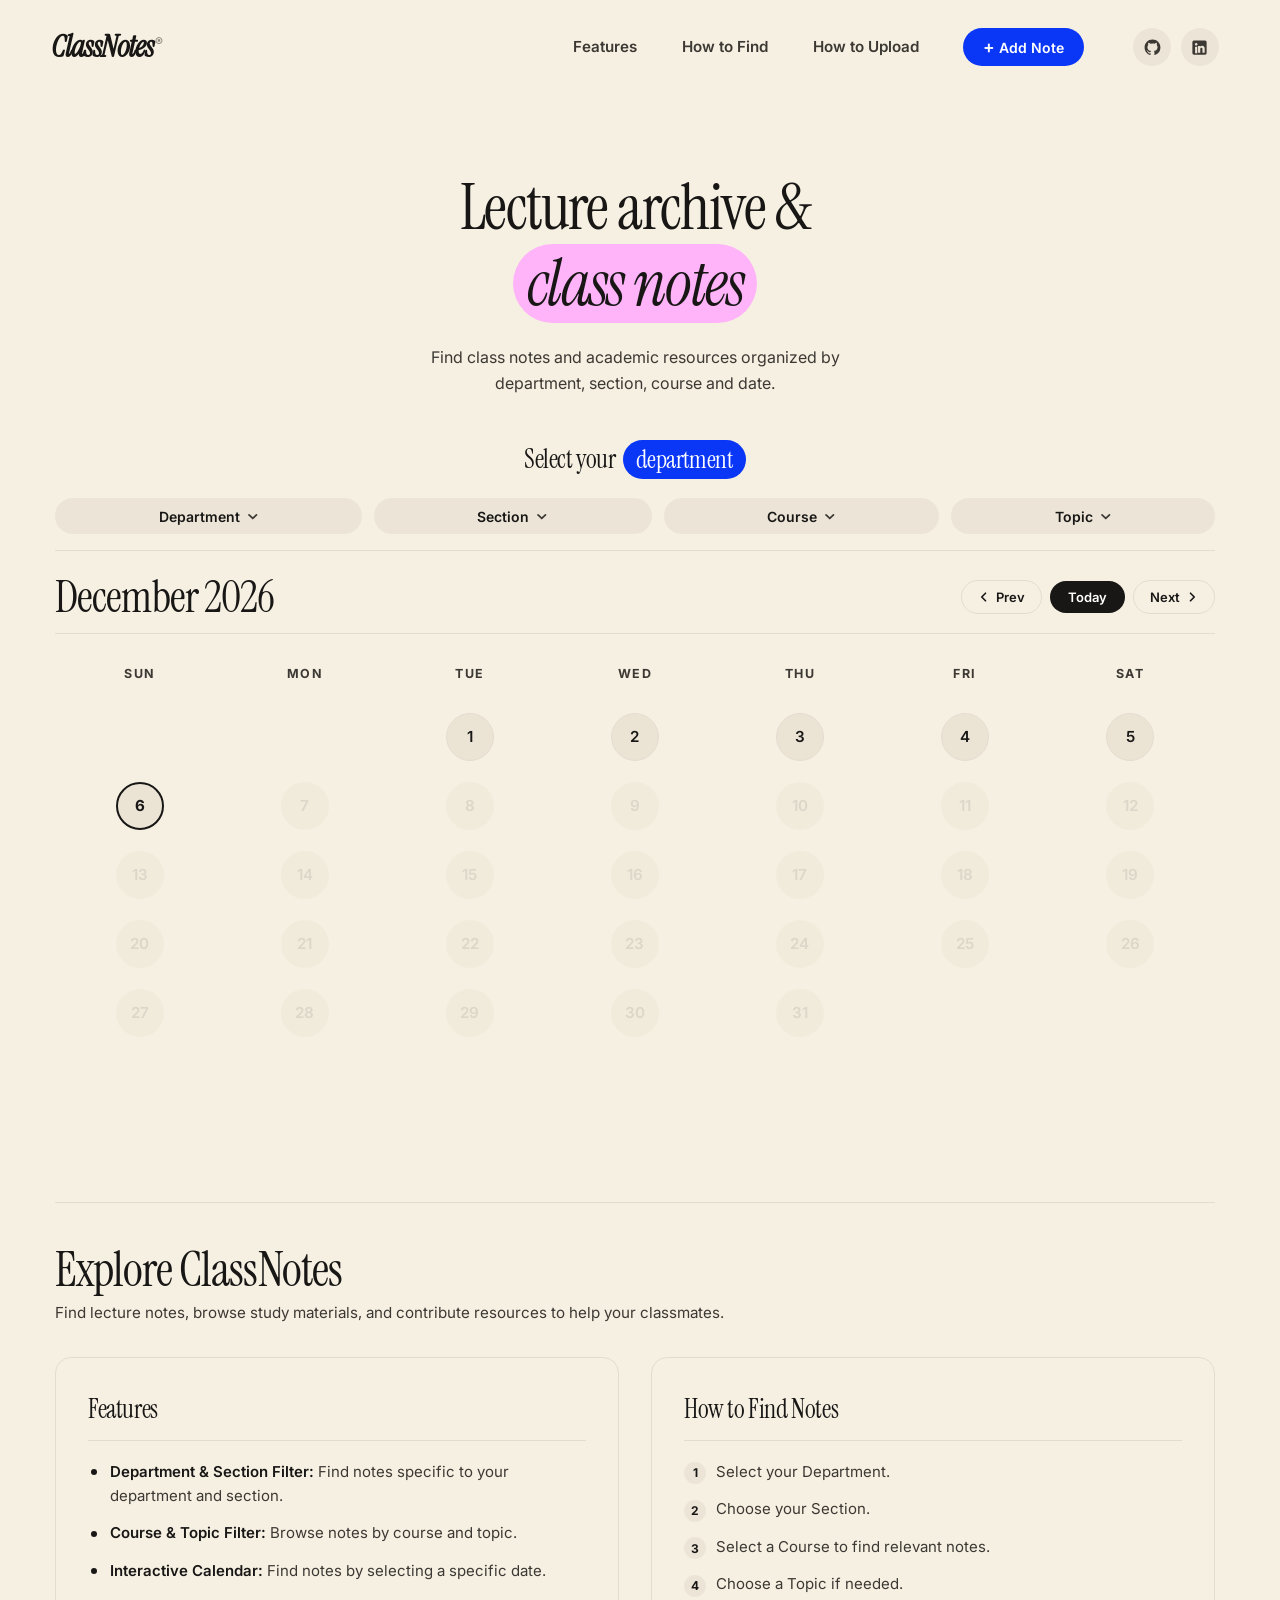
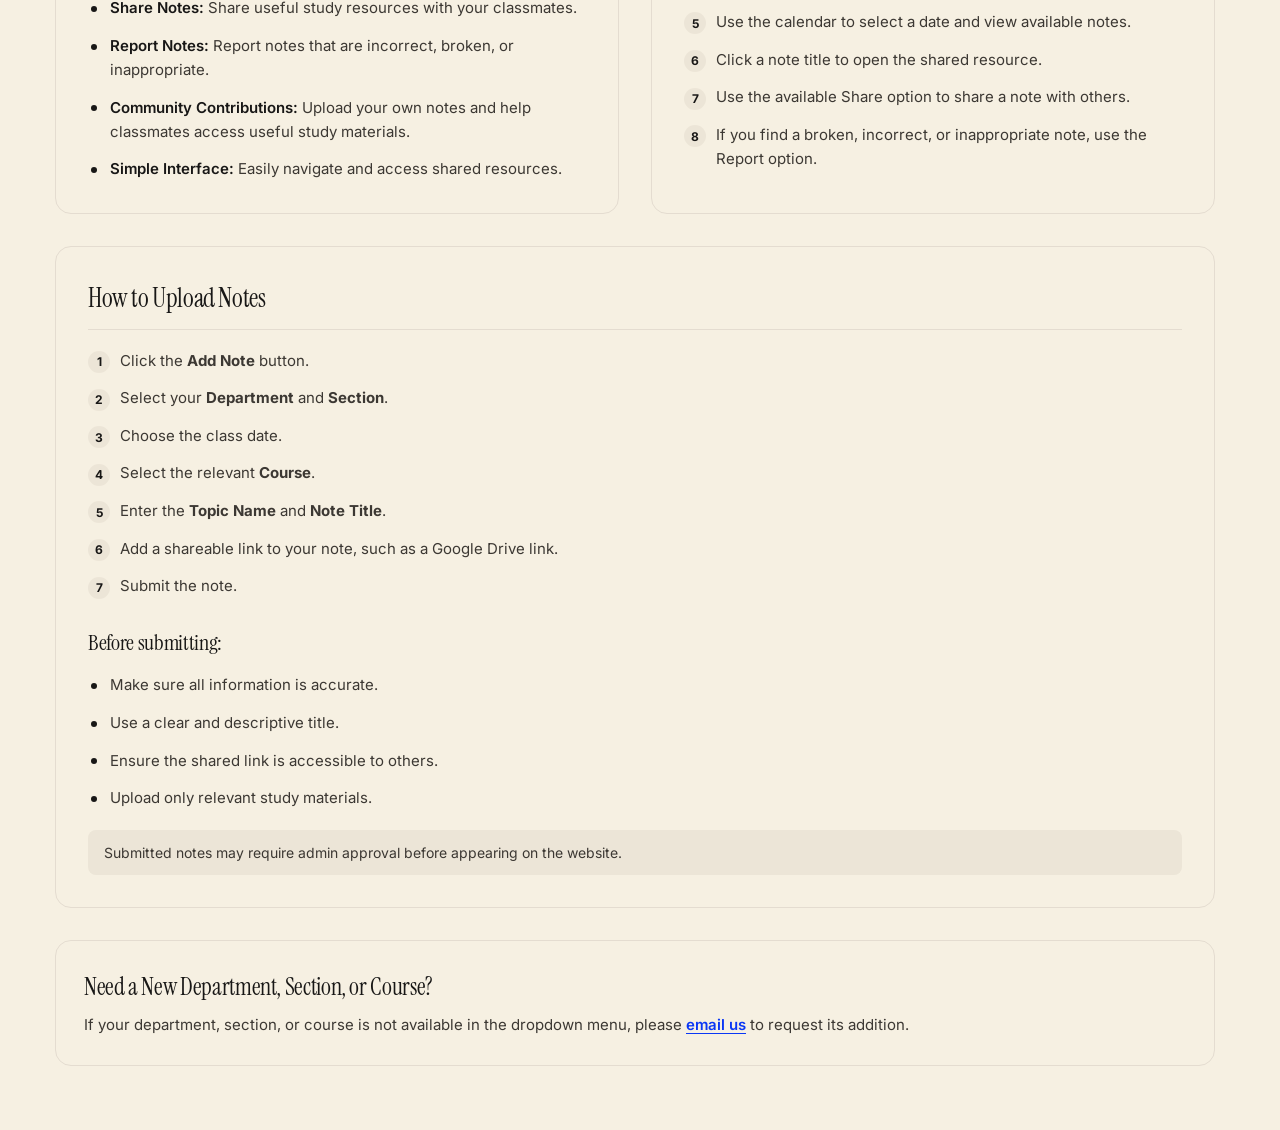
==== index.html @ 2077f8da "Test" ====
<!DOCTYPE html>
<html lang="en">
<head>
  <meta charset="UTF-8">
  <meta name="viewport" content="width=device-width, initial-scale=1.0">
  <title>ClassNotes — Organized Lecture Notes</title>
  <meta name="description" content="Find class notes and academic resources organized by department, section, course and date.">
  <link rel="preconnect" href="https://fonts.googleapis.com">
  <link rel="preconnect" href="https://fonts.gstatic.com" crossorigin>
  <link href="https://fonts.googleapis.com/css2?family=Instrument+Serif:ital@0;1&family=Inter:wght@400;500;600;700&display=swap" rel="stylesheet">
  <link rel="stylesheet" href="style.css">
</head>
<body>
  <!-- Preloader -->
  <div class="preloader" id="preloader" aria-hidden="true">
    <div class="preloader-brand">
      <span class="preloader-char" style="--char-index: 0">C</span>
      <span class="preloader-char" style="--char-index: 1">l</span>
      <span class="preloader-char" style="--char-index: 2">a</span>
      <span class="preloader-char" style="--char-index: 3">s</span>
      <span class="preloader-char" style="--char-index: 4">s</span>
      <span class="preloader-char" style="--char-index: 5">N</span>
      <span class="preloader-char" style="--char-index: 6">o</span>
      <span class="preloader-char" style="--char-index: 7">t</span>
      <span class="preloader-char" style="--char-index: 8">e</span>
      <span class="preloader-char" style="--char-index: 9">s</span>
    </div>
  </div>

  <!-- Header -->
  <header class="site-header">
    <h1 class="brand-mark">ClassNotes<sup>®</sup></h1>

    <button type="button" class="header-menu-toggle" id="mobile-menu-toggle" aria-expanded="false" aria-controls="header-nav">Menu</button>

    <nav class="header-nav" id="header-nav">
      <a href="#features" class="nav-link">Features</a>
      <a href="#how-to-find" class="nav-link">How to Find</a>
      <a href="#how-to-upload" class="nav-link">How to Upload</a>
      <button type="button" class="btn btn--primary" id="trigger-add-note"><span class="btn-plus">+</span>Add Note</button>

      <div class="nav-social-links">
        <a href="https://github.com/shakibuzzaman52" target="_blank" rel="noopener noreferrer" class="social-icon-btn" aria-label="GitHub Profile" title="GitHub">
          <svg width="19" height="19" viewBox="0 0 24 24" fill="currentColor">
            <path fill-rule="evenodd" clip-rule="evenodd" d="M12 2C6.477 2 2 6.484 2 12.017c0 4.425 2.865 8.18 6.839 9.504.5.092.682-.217.682-.483 0-.237-.008-.868-.013-1.703-2.782.605-3.369-1.343-3.369-1.343-.454-1.158-1.11-1.466-1.11-1.466-.908-.62.069-.608.069-.608 1.003.07 1.53 1.032 1.53 1.032.892 1.53 2.341 1.088 2.91.832.092-.647.35-1.088.636-1.338-2.22-.253-4.555-1.113-4.555-4.951 0-1.093.39-1.988 1.029-2.688-.103-.253-.446-1.272.098-2.65 0 0 .84-.27 2.75 1.026A9.564 9.564 0 0112 6.844c.85.004 1.705.115 2.504.337 1.909-1.296 2.747-1.027 2.747-1.027.546 1.379.202 2.398.1 2.651.64.7 1.028 1.595 1.028 2.688 0 3.848-2.339 4.695-4.566 4.943.359.309.678.92.678 1.855 0 1.338-.012 2.419-.012 2.747 0 .268.18.58.688.482A10.019 10.019 0 0022 12.017C22 6.484 17.522 2 12 2z"/>
          </svg>
        </a>
        <a href="https://linkedin.com/in/shakibuzzaman52" target="_blank" rel="noopener noreferrer" class="social-icon-btn" aria-label="LinkedIn Profile" title="LinkedIn">
          <svg width="19" height="19" viewBox="0 0 24 24" fill="currentColor">
            <path d="M19 3a2 2 0 0 1 2 2v14a2 2 0 0 1-2 2H5a2 2 0 0 1-2-2V5a2 2 0 0 1 2-2h14m-.5 15.5v-5.3a3.26 3.26 0 0 0-3.26-3.26c-.85 0-1.84.52-2.28 1.3v-1.11h-2.79v8.37h2.79v-4.93c0-.77.62-1.4 1.39-1.4a1.4 1.4 0 0 1 1.4 1.4v4.93h2.75M6.46 10.9v8.37H9.2V10.9H6.46M7.83 6.25c-.9 0-1.63.73-1.63 1.63s.73 1.63 1.63 1.63 1.63-.73 1.63-1.63c0-.9-.73-1.63-1.63-1.63z"/>
          </svg>
        </a>
      </div>
    </nav>
  </header>

  <div class="shell">
    <!-- Hero Section -->
    <section class="hero">
      <h2 class="hero-title">Lecture archive &amp;<br><span class="badge">class notes</span></h2>
      <p class="hero-desc">Find class notes and academic resources organized by department, section, course and date.</p>

      <div class="selection-banner-wrapper">
        <div id="selection-banner" class="selection-banner"></div>
      </div>
    </section>

    <!-- Filters Navigation -->
    <nav class="nav-filters" id="main-nav-filters" aria-label="Class and Lecture Filters">
      <div class="nav-filter-item" data-filter="dept">
        <button type="button" class="nav-filter-trigger" id="dept-trigger" aria-haspopup="listbox" aria-expanded="false">
          <span class="nav-filter-text" id="dept-label">Department</span>
          <svg class="nav-filter-arrow" width="11.5" height="7" viewBox="0 0 12 8" fill="none" aria-hidden="true">
            <path d="M1.75 2.25L6 6.25L10.25 2.25" stroke="currentColor" stroke-width="2.0" stroke-linecap="round" stroke-linejoin="round"/>
          </svg>
        </button>
        <div class="nav-filter-menu" id="dept-menu" hidden role="listbox"></div>
      </div>

      <div class="nav-filter-item" data-filter="sec">
        <button type="button" class="nav-filter-trigger" id="sec-trigger" aria-haspopup="listbox" aria-expanded="false">
          <span class="nav-filter-text" id="sec-label">Section</span>
          <svg class="nav-filter-arrow" width="11.5" height="7" viewBox="0 0 12 8" fill="none" aria-hidden="true">
            <path d="M1.75 2.25L6 6.25L10.25 2.25" stroke="currentColor" stroke-width="2.0" stroke-linecap="round" stroke-linejoin="round"/>
          </svg>
        </button>
        <div class="nav-filter-menu" id="sec-menu" hidden role="listbox"></div>
      </div>

      <div class="nav-filter-item" data-filter="course">
        <button type="button" class="nav-filter-trigger" id="course-trigger" aria-haspopup="listbox" aria-expanded="false">
          <span class="nav-filter-text" id="course-label">Course</span>
          <svg class="nav-filter-arrow" width="11.5" height="7" viewBox="0 0 12 8" fill="none" aria-hidden="true">
            <path d="M1.75 2.25L6 6.25L10.25 2.25" stroke="currentColor" stroke-width="2.0" stroke-linecap="round" stroke-linejoin="round"/>
          </svg>
        </button>
        <div class="nav-filter-menu" id="course-menu" hidden role="listbox"></div>
      </div>

      <div class="nav-filter-item" data-filter="topic">
        <button type="button" class="nav-filter-trigger" id="topic-trigger" aria-haspopup="listbox" aria-expanded="false">
          <span class="nav-filter-text" id="topic-label">Topic</span>
          <svg class="nav-filter-arrow" width="11.5" height="7" viewBox="0 0 12 8" fill="none" aria-hidden="true">
            <path d="M1.75 2.25L6 6.25L10.25 2.25" stroke="currentColor" stroke-width="2.0" stroke-linecap="round" stroke-linejoin="round"/>
          </svg>
        </button>
        <div class="nav-filter-menu" id="topic-menu" hidden role="listbox"></div>
      </div>
    </nav>

    <!-- Main Content -->
    <main class="content-area">
      <!-- Calendar View -->
      <section id="calendar-view">
        <div class="calendar-nav">
          <h2 class="calendar-nav-title" id="calendar-header-title"></h2>
          <div class="calendar-nav-actions">
            <button type="button" class="btn btn--subtle" id="cal-prev" aria-label="Previous Month">
              <svg width="12" height="12" viewBox="0 0 16 16" fill="none" stroke="currentColor" stroke-width="2.2" stroke-linecap="round" stroke-linejoin="round">
                <path d="M10 13L5 8L10 3"/>
              </svg>
              <span>Prev</span>
            </button>
            <button type="button" class="btn btn--dark" id="cal-today">Today</button>
            <button type="button" class="btn btn--subtle" id="cal-next" aria-label="Next Month">
              <span>Next</span>
              <svg width="12" height="12" viewBox="0 0 16 16" fill="none" stroke="currentColor" stroke-width="2.2" stroke-linecap="round" stroke-linejoin="round">
                <path d="M6 3L11 8L6 13"/>
              </svg>
            </button>
          </div>
        </div>

        <div class="calendar-carousel" id="calendar-carousel">
          <div class="calendar-track" id="calendar-track">
            <div class="calendar-panel" id="panel-prev" aria-hidden="true">
              <table class="calendar-grid">
                <thead>
                  <tr>
                    <th scope="col">Sun</th>
                    <th scope="col">Mon</th>
                    <th scope="col">Tue</th>
                    <th scope="col">Wed</th>
                    <th scope="col">Thu</th>
                    <th scope="col">Fri</th>
                    <th scope="col">Sat</th>
                  </tr>
                </thead>
                <tbody id="calendar-cells-prev"></tbody>
              </table>
            </div>

            <div class="calendar-panel is-current" id="panel-curr">
              <table class="calendar-grid">
                <thead>
                  <tr>
                    <th scope="col">Sun</th>
                    <th scope="col">Mon</th>
                    <th scope="col">Tue</th>
                    <th scope="col">Wed</th>
                    <th scope="col">Thu</th>
                    <th scope="col">Fri</th>
                    <th scope="col">Sat</th>
                  </tr>
                </thead>
                <tbody id="calendar-cells"></tbody>
              </table>
            </div>

            <div class="calendar-panel" id="panel-next" aria-hidden="true">
              <table class="calendar-grid">
                <thead>
                  <tr>
                    <th scope="col">Sun</th>
                    <th scope="col">Mon</th>
                    <th scope="col">Tue</th>
                    <th scope="col">Wed</th>
                    <th scope="col">Thu</th>
                    <th scope="col">Fri</th>
                    <th scope="col">Sat</th>
                  </tr>
                </thead>
                <tbody id="calendar-cells-next"></tbody>
              </table>
            </div>
          </div>
        </div>
      </section>

      <!-- Course Dates Cards View -->
      <section class="course-dates-view" id="course-view" hidden>
        <div class="course-dates-header">
          <h3 class="course-dates-title" id="course-view-title"></h3>
          <span class="course-dates-count" id="course-view-count"></span>
        </div>
        <div class="course-dates-grid" id="course-dates-list"></div>
      </section>
    </main>

    <!-- Documentation & Information Sections -->
    <section class="docs-container" id="documentation" aria-label="Documentation and Guides">
      <div class="docs-intro">
        <h2 class="docs-main-title">Explore ClassNotes</h2>
        <p class="docs-lead">Find lecture notes, browse study materials, and contribute resources to help your classmates.</p>
      </div>

      <div class="docs-grid">
        <article class="docs-block" id="features">
          <h3 class="docs-block-title">Features</h3>
          <ul class="docs-list">
            <li class="docs-list-item"><strong>Department &amp; Section Filter:</strong> Find notes specific to your department and section.</li>
            <li class="docs-list-item"><strong>Course &amp; Topic Filter:</strong> Browse notes by course and topic.</li>
            <li class="docs-list-item"><strong>Interactive Calendar:</strong> Find notes by selecting a specific date.</li>
            <li class="docs-list-item"><strong>Share Notes:</strong> Share useful study resources with your classmates.</li>
            <li class="docs-list-item"><strong>Report Notes:</strong> Report notes that are incorrect, broken, or inappropriate.</li>
            <li class="docs-list-item"><strong>Community Contributions:</strong> Upload your own notes and help classmates access useful study materials.</li>
            <li class="docs-list-item"><strong>Simple Interface:</strong> Easily navigate and access shared resources.</li>
          </ul>
        </article>

        <article class="docs-block" id="how-to-find">
          <h3 class="docs-block-title">How to Find Notes</h3>
          <ol class="docs-steps">
            <li class="docs-step-item">Select your Department.</li>
            <li class="docs-step-item">Choose your Section.</li>
            <li class="docs-step-item">Select a Course to find relevant notes.</li>
            <li class="docs-step-item">Choose a Topic if needed.</li>
            <li class="docs-step-item">Use the calendar to select a date and view available notes.</li>
            <li class="docs-step-item">Click a note title to open the shared resource.</li>
            <li class="docs-step-item">Use the available Share option to share a note with others.</li>
            <li class="docs-step-item">If you find a broken, incorrect, or inappropriate note, use the Report option.</li>
          </ol>
        </article>
      </div>

      <article class="docs-block" id="how-to-upload">
        <h3 class="docs-block-title">How to Upload Notes</h3>
        <ol class="docs-steps">
          <li class="docs-step-item">Click the <strong>Add Note</strong> button.</li>
          <li class="docs-step-item">Select your <strong>Department</strong> and <strong>Section</strong>.</li>
          <li class="docs-step-item">Choose the class date.</li>
          <li class="docs-step-item">Select the relevant <strong>Course</strong>.</li>
          <li class="docs-step-item">Enter the <strong>Topic Name</strong> and <strong>Note Title</strong>.</li>
          <li class="docs-step-item">Add a shareable link to your note, such as a Google Drive link.</li>
          <li class="docs-step-item">Submit the note.</li>
        </ol>

        <h4 class="docs-subheading">Before submitting:</h4>
        <ul class="docs-list">
          <li class="docs-list-item">Make sure all information is accurate.</li>
          <li class="docs-list-item">Use a clear and descriptive title.</li>
          <li class="docs-list-item">Ensure the shared link is accessible to others.</li>
          <li class="docs-list-item">Upload only relevant study materials.</li>
        </ul>

        <div class="docs-notice">
          Submitted notes may require admin approval before appearing on the website.
        </div>
      </article>

      <div class="docs-contact-box" id="contact-request">
        <h3>Need a New Department, Section, or Course?</h3>
        <p>If your department, section, or course is not available in the dropdown menu, please <a href="mailto:your-email@example.com">email us</a> to request its addition.</p>
      </div>
    </section>

    <!-- Modal: View Notes -->
    <dialog class="dialog-modal bottom-sheet" id="notes-modal">
      <div class="bottom-sheet-handle-wrapper" title="Drag down to close">
        <div class="bottom-sheet-handle"></div>
      </div>

      <div class="dialog-modal-header">
        <h3 class="dialog-modal-title" id="modal-date-label"></h3>
        <span class="dialog-modal-desc" id="modal-notes-total"></span>
      </div>

      <div class="notes-stack" id="modal-notes-stack"></div>

      <div class="dialog-modal-actions">
        <button type="button" class="btn btn--ghost" data-close-modal>Close</button>
      </div>
    </dialog>

    <!-- Modal: Add Note -->
    <dialog class="dialog-modal bottom-sheet" id="add-modal">
      <div class="bottom-sheet-handle-wrapper" title="Drag down to close">
        <div class="bottom-sheet-handle"></div>
      </div>

      <form id="add-note-form">
        <div class="dialog-modal-header">
          <h3 class="dialog-modal-title">Add Class Note</h3>
          <span class="dialog-modal-desc">Share lecture slides, handouts, and notes</span>
        </div>

        <div class="modal-body-scroll">
          <div class="field">
            <label for="form-dept-trigger">Department:</label>
            <div class="nav-filter-item" data-field="dept">
              <button type="button" class="nav-filter-trigger" id="form-dept-trigger" aria-haspopup="listbox" aria-expanded="false">
                <span class="nav-filter-text" id="form-dept-label">Department</span>
                <svg class="nav-filter-arrow" width="11.5" height="7" viewBox="0 0 12 8" fill="none" aria-hidden="true">
                  <path d="M1.75 2.25L6 6.25L10.25 2.25" stroke="currentColor" stroke-width="2.0" stroke-linecap="round" stroke-linejoin="round"/>
                </svg>
              </button>
              <div class="nav-filter-menu" id="form-dept-menu" hidden role="listbox"></div>
              <input type="hidden" id="input-dept" name="department" required>
            </div>
          </div>

          <div class="field">
            <label for="form-sec-trigger">Section:</label>
            <div class="nav-filter-item" data-field="sec">
              <button type="button" class="nav-filter-trigger" id="form-sec-trigger" aria-haspopup="listbox" aria-expanded="false">
                <span class="nav-filter-text" id="form-sec-label">Section</span>
                <svg class="nav-filter-arrow" width="11.5" height="7" viewBox="0 0 12 8" fill="none" aria-hidden="true">
                  <path d="M1.75 2.25L6 6.25L10.25 2.25" stroke="currentColor" stroke-width="2.0" stroke-linecap="round" stroke-linejoin="round"/>
                </svg>
              </button>
              <div class="nav-filter-menu" id="form-sec-menu" hidden role="listbox"></div>
              <input type="hidden" id="input-section" name="section" required>
            </div>
          </div>

          <div class="field">
            <label for="input-date">Date:</label>
            <input type="date" id="input-date" required>
          </div>

          <div class="field">
            <label for="form-course-trigger">Course:</label>
            <div class="nav-filter-item" data-field="course">
              <button type="button" class="nav-filter-trigger" id="form-course-trigger" aria-haspopup="listbox" aria-expanded="false">
                <span class="nav-filter-text" id="form-course-label">Course</span>
                <svg class="nav-filter-arrow" width="11.5" height="7" viewBox="0 0 12 8" fill="none" aria-hidden="true">
                  <path d="M1.75 2.25L6 6.25L10.25 2.25" stroke="currentColor" stroke-width="2.0" stroke-linecap="round" stroke-linejoin="round"/>
                </svg>
              </button>
              <div class="nav-filter-menu" id="form-course-menu" hidden role="listbox"></div>
              <input type="hidden" id="input-course" name="course" required>
            </div>
          </div>

          <div class="field">
            <label for="input-topic">Topic:</label>
            <input type="text" id="input-topic" placeholder="e.g. Graph Traversal Algorithms" required>
          </div>

          <div class="field">
            <label for="input-title">Title:</label>
            <input type="text" id="input-title" placeholder="e.g. Lecture Slide 12" required>
          </div>

          <div class="field">
            <label for="input-link">Resource URL:</label>
            <input type="text" id="input-link" inputmode="url" placeholder="https://... (Drive, Notion, OneDrive, Dropbox, etc.)">
          </div>
        </div>

        <div class="dialog-modal-actions">
          <button type="button" class="btn btn--ghost" data-close-modal>Cancel</button>
          <button type="submit" class="btn btn--primary" id="btn-submit-note">Submit Note</button>
        </div>
      </form>
    </dialog>

    <!-- Modal: Report Link -->
    <dialog class="dialog-modal bottom-sheet" id="report-modal">
      <div class="bottom-sheet-handle-wrapper" title="Drag down to close">
        <div class="bottom-sheet-handle"></div>
      </div>

      <form id="report-link-form">
        <div class="dialog-modal-header">
          <h3 class="dialog-modal-title">Report Broken Link</h3>
          <span class="dialog-modal-desc">Notify classmates about broken links</span>
        </div>

        <div class="modal-body-scroll">
          <p class="field">
            <strong>Resource:</strong> <span id="report-note-title"></span><br>
            <small id="report-note-context" class="dialog-modal-desc"></small>
          </p>
          <p class="field dialog-modal-text">
            Flagging this note notifies section classmates that the link is expired or inaccessible.
          </p>
        </div>

        <div class="dialog-modal-actions">
          <button type="button" class="btn btn--ghost" data-close-modal>Cancel</button>
          <button type="submit" class="btn btn--danger" id="btn-submit-report">Report Link</button>
        </div>
      </form>
    </dialog>
  </div>

  <!-- Toast Notification Tray -->
  <div class="toast-tray" id="toast-tray" aria-live="polite"></div>

  <!-- Scripts -->
  <script src="config.js"></script>
  <script src="script.js"></script>
</body>
</html>
---- style.css ----
:root {
  --bg-canvas: #F6F0E2;
  --bg-surface: #FFFFFF;
  --bg-subtle: #ECE5D7;
  --bg-hover: #E3DCCF;
  --bg-pill: #EBE4D5;
  --bg-class-notes-badge: #FFB4F9;

  --border-subtle: #E4DCD0;
  --border-hover: #D6CEC0;

  --text-main: #181716;
  --text-muted: #3C3833;
  --text-subtle: #8A847A;
  --text-disabled: #B8B0A5;

  --brand-primary: #0A37F5;
  --brand-primary-hover: #072CC4;
  --brand-dark: #181716;
  --brand-dark-hover: #2B2A28;
  --brand-danger: #DC2626;
  --brand-danger-hover: #B91C1C;

  --radius-full: 9999px;
  --radius-lg: 16px;
  --radius-md: 10px;
  --radius-sm: 8px;

  --font-display: 'Instrument Serif', Georgia, serif;
  --font-body: 'Inter', -apple-system, BlinkMacSystemFont, "Segoe UI", Roboto, sans-serif;
}

*, *::before, *::after {
  box-sizing: border-box;
  margin: 0;
  padding: 0;
}

html {
  scroll-behavior: smooth;
  scrollbar-gutter: stable;
  scrollbar-width: thin;
  scrollbar-color: var(--border-hover) transparent;
}

html::-webkit-scrollbar {
  width: 7px;
}

html::-webkit-scrollbar-thumb {
  background-color: var(--border-hover);
  border-radius: var(--radius-full);
}

html::-webkit-scrollbar-thumb:hover {
  background-color: var(--text-disabled);
}

body {
  background-color: var(--bg-canvas);
  color: var(--text-main);
  font-family: var(--font-body);
  font-size: 15px;
  line-height: 1.5;
  min-height: 100vh;
  padding-bottom: 4rem;
}

body.sheet-open {
  overflow: hidden;
  touch-action: none;
}

button, input {
  font-family: inherit;
  border: 0;
  outline: 0;
  background: transparent;
}

.shell {
  max-width: 1240px;
  width: 100%;
  margin: 0 auto;
  padding: 0 clamp(1rem, 3.5vw, 2.5rem);
}

/* Preloader */
.preloader {
  position: fixed;
  inset: 0;
  background-color: var(--bg-canvas);
  display: flex;
  align-items: center;
  justify-content: center;
  z-index: 9999;
  pointer-events: auto;
  transition: opacity 0.6s cubic-bezier(0.16, 1, 0.3, 1), visibility 0.6s ease;
}

.preloader.is-hidden {
  opacity: 0;
  visibility: hidden;
  pointer-events: none;
}

.preloader-brand {
  font-family: var(--font-display);
  font-style: italic;
  font-size: clamp(2.75rem, 6.5vw, 4.5rem);
  letter-spacing: -0.02em;
  color: var(--text-main);
  display: inline-flex;
  align-items: baseline;
  user-select: none;
}

.preloader-char {
  display: inline-block;
  opacity: 0;
  filter: blur(14px);
  transform: translateY(2px);
  animation: blurRevealChar 0.48s cubic-bezier(0.2, 0, 0.2, 1) forwards;
  animation-delay: calc(var(--char-index) * 0.07s);
  will-change: filter, opacity, transform;
}

@keyframes blurRevealChar {
  to {
    opacity: 1;
    filter: blur(0);
    transform: translateY(0);
  }
}

/* Buttons */
.btn {
  display: inline-flex;
  align-items: center;
  justify-content: center;
  position: relative;
  font-size: 0.875rem;
  font-weight: 600;
  padding: 0.625rem 1.25rem;
  border-radius: var(--radius-full);
  cursor: pointer;
  text-decoration: none;
  white-space: nowrap;
  transition: background-color 0.15s ease, opacity 0.15s ease;
}

.btn:disabled {
  cursor: not-allowed;
  opacity: 0.6;
}

.btn--primary {
  background-color: var(--brand-primary);
  color: #FFFFFF;
}

.btn--primary:hover:not(:disabled) {
  background-color: var(--brand-primary-hover);
}

.btn-plus {
  font-size: 1.25em;
  line-height: 1;
  margin-right: 0.25rem;
  display: inline-block;
}

.btn--dark {
  background-color: var(--brand-dark);
  color: #FFFFFF;
  padding: 0.5rem 1.15rem;
  font-size: 0.8125rem;
}

.btn--dark:hover:not(:disabled) {
  background-color: var(--brand-dark-hover);
}

.btn--ghost {
  background-color: var(--bg-subtle);
  color: var(--text-main);
}

.btn--ghost:hover:not(:disabled) {
  background-color: var(--bg-hover);
}

.btn--subtle {
  background-color: var(--bg-canvas);
  color: var(--text-main);
  border: 1px solid var(--border-subtle);
  padding: 0.5rem 1rem;
  font-size: 0.8125rem;
  gap: 0.4rem;
}

.btn--subtle:hover:not(:disabled) {
  background-color: var(--bg-subtle);
}

.btn--danger {
  background-color: var(--brand-danger);
  color: #FFFFFF;
}

.btn--danger:hover:not(:disabled) {
  background-color: var(--brand-danger-hover);
}

.btn.is-loading {
  pointer-events: none;
  color: transparent;
}

.btn.is-loading::after {
  content: '';
  position: absolute;
  width: 1rem;
  height: 1rem;
  border: 2px solid #FFFFFF;
  border-top-color: transparent;
  border-radius: 50%;
  animation: spin 0.6s linear infinite;
}

@keyframes spin {
  to { transform: rotate(360deg); }
}

/* Skeleton Loading */
@keyframes skeleton-pulse {
  0%, 100% { opacity: 0.95; }
  50% { opacity: 0.38; }
}

.skeleton-line,
.calendar-cell-btn.skeleton-btn {
  background-color: var(--bg-hover);
  animation: skeleton-pulse 1.3s ease-in-out infinite;
}

.calendar-cell-btn.skeleton-btn {
  border: 1px solid var(--border-subtle);
  color: transparent;
  pointer-events: none;
  cursor: default;
}

.course-card.skeleton-card {
  pointer-events: none;
  user-select: none;
  cursor: default;
}

.skeleton-line {
  border-radius: var(--radius-full);
}

.skeleton-line--date {
  width: 140px;
  height: 15px;
  margin-bottom: 5px;
}

.skeleton-line--day {
  width: 48px;
  height: 12px;
}

.skeleton-line--badge {
  width: 50px;
  height: 14px;
  align-self: flex-start;
}

/* Header & Navigation */
.site-header {
  width: 100%;
  display: flex;
  align-items: center;
  justify-content: space-between;
  padding: 1.75rem clamp(1rem, 4vw, 3.5rem);
  background: var(--bg-canvas);
  position: sticky;
  top: 0;
  z-index: 300;
}

.brand-mark {
  font-family: var(--font-display);
  font-style: italic;
  font-size: 1.875rem;
  letter-spacing: -0.02em;
  color: var(--text-main);
  line-height: 1;
}

.brand-mark sup {
  font-size: 0.75rem;
  font-family: var(--font-body);
  font-style: normal;
  color: var(--text-subtle);
  font-weight: 600;
  margin-left: 2px;
}

.header-nav {
  display: flex;
  align-items: center;
  gap: clamp(2rem, 3.5vw, 3rem);
}

.nav-link {
  font-size: 0.95rem;
  font-weight: 600;
  color: var(--text-muted);
  cursor: pointer;
  text-decoration: none;
  transition: color 0.15s ease;
}

.nav-link:hover {
  color: var(--text-main);
}

.nav-social-links {
  display: flex;
  align-items: center;
  justify-content: center;
  gap: 0.6rem;
  margin-left: 0.25rem;
  flex-shrink: 0;
}

.social-icon-btn {
  display: inline-flex;
  align-items: center;
  justify-content: center;
  width: 38px;
  height: 38px;
  border-radius: 50%;
  background-color: var(--bg-subtle);
  color: var(--text-muted);
  text-decoration: none;
  transition: background-color 0.15s ease, color 0.15s ease;
}

.social-icon-btn:hover {
  background-color: var(--bg-hover);
  color: var(--brand-primary);
}

.header-menu-toggle {
  display: none;
  padding: 0.25rem 0.5rem;
  font-size: 0.95rem;
  font-weight: 600;
  color: var(--text-main);
  cursor: pointer;
}

/* Badges */
.badge {
  display: inline-flex;
  align-items: center;
  background: var(--bg-subtle);
  color: var(--text-main);
  font-family: var(--font-display);
  font-style: italic;
  border-radius: var(--radius-full);
  padding: 0.15rem 0.85rem;
}

.hero-title .badge {
  background-color: var(--bg-class-notes-badge);
}

/* Form Controls */
.field {
  margin-bottom: 1rem;
  position: relative;
}

.field label {
  display: block;
  font-size: 0.75rem;
  font-weight: 600;
  text-transform: uppercase;
  letter-spacing: 0.05em;
  color: var(--text-subtle);
  margin-bottom: 0.35rem;
}

.field input {
  width: 100%;
  background-color: var(--bg-subtle);
  border-radius: var(--radius-md);
  padding: 0.75rem 1rem;
  font-size: 0.9375rem;
  color: var(--text-main);
  transition: background-color 0.15s ease;
}

.field input:focus {
  background-color: var(--bg-hover);
}

/* Hero */
.hero {
  padding-top: clamp(3.5rem, 6vw, 5.5rem);
  text-align: center;
  max-width: 840px;
  margin: 0 auto;
  display: flex;
  flex-direction: column;
  align-items: center;
}

.hero-title {
  font-family: var(--font-display);
  font-size: clamp(2.5rem, 5vw, 4.25rem);
  font-weight: 400;
  line-height: 1.15;
  letter-spacing: -0.025em;
  color: var(--text-main);
  margin-bottom: 1.4rem;
}

.hero-desc {
  font-size: clamp(1rem, 1.2vw, 1.125rem);
  color: var(--text-muted);
  max-width: 500px;
  line-height: 1.6;
  margin: 0 auto clamp(2rem, 3.5vw, 2.75rem);
}

/* Selection Banner */
.selection-banner-wrapper {
  margin: 0 auto 0.85rem;
  display: flex;
  justify-content: center;
  align-items: center;
  text-align: center;
}

.selection-banner {
  font-family: var(--font-display);
  font-size: clamp(1.25rem, 2.3vw, 1.65rem);
  font-weight: 400;
  letter-spacing: -0.015em;
  color: var(--text-main);
  display: inline-flex;
  align-items: center;
  justify-content: center;
  flex-wrap: wrap;
  gap: 0.45rem;
  line-height: 1.35;
}

.selection-banner .badge {
  background-color: var(--brand-primary);
  color: #FFFFFF;
  font-size: 0.95em;
  font-style: normal;
}

/* Filters Navigation */
.nav-filters {
  display: flex;
  flex-wrap: nowrap;
  align-items: center;
  width: 100%;
  margin-bottom: 1rem;
  padding: 0.35rem 0 1rem;
  border-bottom: 1px solid var(--border-subtle);
  position: relative;
  gap: clamp(0.35rem, 1.2vw, 0.75rem);
  overflow-x: auto;
}

.nav-filters,
.notes-stack,
.modal-body-scroll {
  scrollbar-width: none;
}

.nav-filters::-webkit-scrollbar,
.notes-stack::-webkit-scrollbar,
.modal-body-scroll::-webkit-scrollbar {
  display: none;
}

.nav-filter-item {
  position: relative;
  min-width: 0;
}

.nav-filters .nav-filter-item {
  flex: 1 1 auto;
  min-width: 72px;
  max-width: 35%;
}

.nav-filter-trigger {
  display: flex;
  align-items: center;
  justify-content: center;
  gap: clamp(0.2rem, 0.8vw, 0.45rem);
  background-color: var(--bg-subtle);
  border-radius: var(--radius-full);
  padding: 0.6rem clamp(0.4rem, 1.2vw, 1.15rem);
  color: var(--text-main);
  font-size: clamp(0.75rem, 1.1vw, 0.875rem);
  font-weight: 600;
  cursor: pointer;
  user-select: none;
  width: 100%;
  transition: background-color 0.15s ease;
}

.nav-filter-trigger:hover,
.nav-filter-trigger:focus-visible,
.nav-filter-trigger[aria-expanded="true"] {
  background-color: var(--bg-hover);
}

.nav-filter-text {
  overflow: hidden;
  text-overflow: ellipsis;
  white-space: nowrap;
  pointer-events: none;
  min-width: 0;
  text-align: center;
}

.nav-filter-arrow {
  pointer-events: none;
  flex-shrink: 0;
  color: var(--text-muted);
  transition: transform 0.15s ease;
}

.nav-filter-trigger[aria-expanded="true"] .nav-filter-arrow {
  transform: rotate(180deg);
}

/* Filter Menus */
.nav-filter-menu {
  position: absolute;
  top: calc(100% + 5px);
  left: 0;
  width: 100%;
  min-width: 220px;
  max-width: min(420px, calc(100vw - 2rem));
  background: var(--bg-surface);
  border: 1px solid var(--border-subtle);
  border-radius: var(--radius-md);
  padding: 0.35rem 0.25rem 0.35rem 0.35rem;
  z-index: 250;
  max-height: 240px;
  overflow-y: auto;
  box-shadow: 0 4px 16px rgba(0, 0, 0, 0.08);
  scrollbar-width: thin;
  scrollbar-color: var(--border-hover) transparent;
}

.nav-filter-menu::-webkit-scrollbar {
  width: 5px;
  display: block;
}

.nav-filter-menu::-webkit-scrollbar-track {
  background: transparent;
  margin: 4px 0;
}

.nav-filter-menu::-webkit-scrollbar-thumb {
  background-color: var(--border-hover);
  border-radius: var(--radius-full);
}

.nav-filter-menu::-webkit-scrollbar-thumb:hover {
  background-color: var(--text-subtle);
}

.nav-filter-menu[hidden] {
  display: none;
}

.nav-filter-option {
  display: flex;
  align-items: center;
  justify-content: space-between;
  width: 100%;
  padding: 0.55rem 0.85rem;
  border-radius: var(--radius-sm);
  font-size: 0.84rem;
  font-weight: 500;
  color: var(--text-main);
  text-align: left;
  cursor: pointer;
  line-height: 1.4;
  background: transparent;
  gap: 0.5rem;
  transition: background-color 0.12s ease;
}

.nav-filter-option-text {
  flex: 1 1 auto;
  min-width: 0;
  overflow: hidden;
  text-overflow: ellipsis;
  white-space: nowrap;
}

.nav-filter-check {
  flex-shrink: 0;
  width: 14px;
  height: 14px;
  color: var(--text-muted);
}

.nav-filter-option:hover {
  background-color: var(--bg-hover);
}

.nav-filter-option.is-selected {
  font-weight: 600;
  background-color: var(--bg-pill);
  color: var(--text-main);
}

.nav-filter-empty {
  padding: 0.85rem 1rem;
  color: var(--text-subtle);
  font-size: 0.8125rem;
  text-align: center;
  user-select: none;
}

/* Modal Form Dropdowns */
.field .nav-filter-item {
  width: 100%;
}

.field .nav-filter-trigger {
  justify-content: space-between;
  border-radius: var(--radius-md);
  padding: 0.75rem 1rem;
  font-size: 0.9375rem;
  background-color: var(--bg-subtle);
}

.field .nav-filter-menu {
  min-width: 100%;
  max-width: 100%;
  top: calc(100% + 4px);
}

.content-area {
  margin-top: 0.5rem;
}

/* Calendar & Views */
#calendar-view,
.course-dates-view {
  padding: 0.5rem 0 1rem;
}

.calendar-nav {
  display: flex;
  align-items: center;
  justify-content: space-between;
  margin-bottom: 0.85rem;
  padding-bottom: 0.85rem;
  border-bottom: 1px solid var(--border-subtle);
  flex-wrap: wrap;
  gap: 1rem;
}

.calendar-nav-title {
  font-family: var(--font-display);
  font-size: 2.75rem;
  font-weight: 400;
  letter-spacing: -0.02em;
  color: var(--text-main);
  line-height: 1;
  transition: opacity 0.2s ease;
}

.calendar-nav-title .month-short {
  display: none;
}

.calendar-nav-actions {
  display: flex;
  align-items: center;
  gap: 0.45rem;
}

/* Calendar Carousel */
.calendar-carousel {
  position: relative;
  overflow: hidden;
  width: 100%;
  touch-action: pan-y;
  user-select: none;
  -webkit-user-select: none;
  cursor: grab;
  border-radius: var(--radius-md);
}

.calendar-carousel.is-dragging {
  cursor: grabbing;
}

.calendar-track {
  display: flex;
  width: 300%;
  will-change: transform;
  transform: translate3d(-33.333333%, 0, 0);
  transition: transform 0.28s cubic-bezier(0.16, 1, 0.3, 1);
}

.calendar-track.is-dragging {
  transition: none !important;
}

.calendar-panel {
  flex: 0 0 33.333333%;
  width: 33.333333%;
  padding: 0 0.15rem;
}

.calendar-panel:not(.is-current) {
  pointer-events: none;
  opacity: 0.9;
}

.calendar-grid {
  width: 100%;
  border-collapse: separate;
  border-spacing: 0 0.85rem;
  table-layout: fixed;
}

.calendar-grid th {
  font-size: 0.78rem;
  font-weight: 700;
  text-transform: uppercase;
  letter-spacing: 0.12em;
  color: var(--text-muted);
  padding: 0.25rem 0.25rem 0.75rem;
  text-align: center;
}

.calendar-cell {
  height: 56px;
  text-align: center;
  vertical-align: middle;
}

.calendar-cell--empty,
.calendar-cell--disabled {
  pointer-events: none;
}

.calendar-cell-btn {
  width: 48px;
  height: 48px;
  margin: auto;
  display: flex;
  align-items: center;
  justify-content: center;
  background-color: var(--bg-pill);
  border: 1px solid var(--border-subtle);
  font-weight: 600;
  font-size: 0.95rem;
  color: var(--text-main);
  border-radius: 50%;
  cursor: pointer;
  transition: background-color 0.15s ease, border-color 0.15s ease, color 0.15s ease;
}

.calendar-cell-btn:hover:not(:disabled) {
  background-color: var(--bg-hover);
  border-color: var(--border-hover);
}

.calendar-cell--today .calendar-cell-btn {
  border: 2px solid var(--text-main);
  font-weight: 700;
}

.calendar-cell.has-notes .calendar-cell-btn {
  border: 2px solid var(--brand-primary);
  color: var(--brand-primary);
  font-weight: 700;
}

.calendar-cell.has-notes .calendar-cell-btn:hover:not(:disabled) {
  border-color: var(--brand-primary-hover);
}

.calendar-cell--disabled .calendar-cell-btn {
  border: 0;
  color: var(--text-disabled);
  opacity: 0.4;
  cursor: default;
}

/* Course Dates View */
.course-dates-header {
  display: flex;
  align-items: baseline;
  gap: 0.75rem;
  margin-bottom: 1.25rem;
  padding-bottom: 0.85rem;
  border-bottom: 1px solid var(--border-subtle);
  flex-wrap: wrap;
}

.course-dates-title {
  font-family: var(--font-display);
  font-size: 2.25rem;
  font-weight: 400;
  color: var(--text-main);
  line-height: 1.1;
}

.course-dates-count {
  font-size: 0.875rem;
  color: var(--text-subtle);
  font-weight: 600;
}

.course-dates-grid {
  display: grid;
  grid-template-columns: repeat(auto-fill, minmax(240px, 1fr));
  gap: 0.85rem;
  width: 100%;
}

.course-card {
  background-color: transparent;
  border: 1px solid var(--border-subtle);
  border-radius: var(--radius-md);
  padding: 0.95rem 1.15rem;
  cursor: pointer;
  display: flex;
  align-items: flex-start;
  justify-content: space-between;
  gap: 0.75rem;
  transition: background-color 0.15s ease, border-color 0.15s ease;
  text-align: left;
}

.course-card:hover {
  background-color: var(--bg-hover);
  border-color: var(--border-hover);
}

.course-card-info {
  display: flex;
  flex-direction: column;
  gap: 0.25rem;
}

.course-card-date {
  font-weight: 600;
  font-size: 0.95rem;
  color: var(--text-main);
  line-height: 1.3;
}

.course-card-day {
  font-size: 0.8125rem;
  color: var(--text-subtle);
  font-weight: 500;
}

.course-card-badge {
  align-self: flex-start;
  color: var(--text-subtle);
  font-size: 0.8125rem;
  font-weight: 600;
  white-space: nowrap;
}

/* Documentation */
.docs-container {
  margin-top: clamp(2.5rem, 5vw, 4rem);
  padding-top: clamp(1.5rem, 3vw, 2.5rem);
  border-top: 1px solid var(--border-subtle);
}

.docs-intro {
  margin-bottom: 2rem;
}

.docs-main-title {
  font-family: var(--font-display);
  font-size: clamp(2rem, 4vw, 3rem);
  font-weight: 400;
  letter-spacing: -0.02em;
  color: var(--text-main);
  line-height: 1.15;
}

.docs-lead {
  font-size: 0.95rem;
  color: var(--text-muted);
  margin-top: 0.35rem;
}

.docs-grid {
  display: grid;
  grid-template-columns: repeat(auto-fit, minmax(320px, 1fr));
  gap: clamp(1.25rem, 2.5vw, 2rem);
  margin-bottom: 2rem;
}

.docs-block {
  background: transparent;
  border: 1px solid var(--border-subtle);
  border-radius: var(--radius-lg);
  padding: clamp(1.25rem, 2.5vw, 2rem);
  scroll-margin-top: 6rem;
}

#how-to-upload {
  margin-bottom: 2rem;
}

.docs-block-title {
  font-family: var(--font-display);
  font-size: 1.65rem;
  font-weight: 400;
  letter-spacing: -0.015em;
  color: var(--text-main);
  margin-bottom: 1.15rem;
  padding-bottom: 0.65rem;
  border-bottom: 1px solid var(--border-subtle);
}

.docs-list {
  list-style: none;
  display: flex;
  flex-direction: column;
  gap: 0.85rem;
  color: var(--text-muted);
  font-size: 0.9375rem;
  line-height: 1.6;
}

.docs-list-item {
  position: relative;
  padding-left: 1.4rem;
}

.docs-list-item::before {
  content: "";
  position: absolute;
  left: 0.2rem;
  top: 0.6rem;
  width: 6px;
  height: 6px;
  border-radius: 50%;
  background-color: var(--text-main);
}

.docs-list strong {
  color: var(--text-main);
  font-weight: 600;
}

.docs-steps {
  list-style: none;
  counter-reset: step-counter;
  display: flex;
  flex-direction: column;
  gap: 0.85rem;
  color: var(--text-muted);
  font-size: 0.9375rem;
  line-height: 1.6;
}

.docs-step-item {
  position: relative;
  counter-increment: step-counter;
  padding-left: 2rem;
}

.docs-step-item::before {
  content: counter(step-counter);
  position: absolute;
  left: 0;
  top: 0.15rem;
  width: 22px;
  height: 22px;
  border-radius: 50%;
  background-color: var(--bg-subtle);
  color: var(--text-main);
  font-size: 0.75rem;
  font-weight: 700;
  display: inline-flex;
  align-items: center;
  justify-content: center;
}

.docs-subheading {
  font-family: var(--font-display);
  font-size: 1.4rem;
  font-weight: 400;
  letter-spacing: -0.015em;
  color: var(--text-main);
  margin: 1.75rem 0 0.85rem;
}

.docs-notice {
  background-color: var(--bg-subtle);
  border-radius: var(--radius-sm);
  padding: 0.75rem 1rem;
  font-size: 0.875rem;
  color: var(--text-muted);
  line-height: 1.5;
  margin-top: 1.25rem;
}

.docs-contact-box {
  background: transparent;
  border: 1px solid var(--border-subtle);
  border-radius: var(--radius-lg);
  padding: clamp(1.25rem, 2.5vw, 1.75rem);
  scroll-margin-top: 6rem;
}

.docs-contact-box h3 {
  font-family: var(--font-display);
  font-size: 1.5rem;
  font-weight: 400;
  letter-spacing: -0.015em;
  color: var(--text-main);
  margin-bottom: 0.5rem;
}

.docs-contact-box p {
  color: var(--text-muted);
  font-size: 0.9375rem;
  line-height: 1.6;
}

.docs-contact-box a {
  color: var(--brand-primary);
  font-weight: 600;
  text-decoration: underline;
  text-underline-offset: 3px;
}

.docs-contact-box a:hover {
  color: var(--brand-primary-hover);
}

/* Modals */
.dialog-modal {
  position: fixed;
  inset: 0;
  margin: auto;
  max-width: 520px;
  width: calc(100% - 2rem);
  max-height: 88vh;
  background: var(--bg-surface);
  border: 1px solid var(--border-subtle);
  border-radius: var(--radius-lg);
  padding: 2rem;
  color: var(--text-main);
}

.dialog-modal[open] {
  display: flex;
  flex-direction: column;
}

.dialog-modal > form {
  display: flex;
  flex-direction: column;
  flex: 1 1 auto;
  min-height: 0;
  overflow: hidden;
}

.dialog-modal::backdrop {
  background: rgba(0, 0, 0, 0.55);
  cursor: pointer;
}

.bottom-sheet-handle-wrapper {
  display: none;
  width: 100%;
  justify-content: center;
  align-items: center;
  padding: 0.5rem 0 0.85rem;
  touch-action: none;
  user-select: none;
  flex-shrink: 0;
  cursor: grab;
}

.bottom-sheet-handle-wrapper:active,
.bottom-sheet-handle:active {
  cursor: grabbing;
}

.bottom-sheet-handle {
  width: 42px;
  height: 4.5px;
  background-color: var(--border-hover);
  border-radius: var(--radius-full);
  transition: background-color 0.15s ease;
}

.dialog-modal-header {
  padding-bottom: 0.85rem;
  border-bottom: 1px solid var(--border-subtle);
  flex-shrink: 0;
}

.dialog-modal-title {
  font-family: var(--font-display);
  font-size: 1.75rem;
  font-weight: 400;
  letter-spacing: -0.02em;
  margin-bottom: 0.2rem;
}

.dialog-modal-desc {
  font-size: 0.8125rem;
  color: var(--text-subtle);
  font-weight: 600;
}

.dialog-modal-text {
  font-size: 0.875rem;
  color: var(--text-muted);
}

.dialog-modal-actions {
  display: flex;
  align-items: center;
  justify-content: flex-end;
  gap: 0.75rem;
  margin-top: 1rem;
  flex-shrink: 0;
}

.notes-stack,
.modal-body-scroll {
  flex: 1 1 auto;
  overflow-y: auto;
  margin-top: 1rem;
  -webkit-overflow-scrolling: touch;
  overscroll-behavior-y: contain;
}

.notes-stack {
  display: flex;
  flex-direction: column;
  gap: 0.85rem;
}

.modal-body-scroll {
  padding-bottom: 1.5rem;
}

.modal-body-scroll .field:last-child {
  margin-bottom: 0;
}

.empty-state {
  display: flex;
  flex-direction: column;
  align-items: center;
  justify-content: center;
  text-align: center;
  padding: 3.5rem 1.5rem;
  gap: 0.85rem;
  width: 100%;
  grid-column: 1 / -1;
  margin: 0 auto;
}

.empty-state-icon {
  width: 44px;
  height: 44px;
  color: var(--text-subtle);
  opacity: 0.75;
}

.empty-state-text {
  font-size: 0.9375rem;
  color: var(--text-subtle);
  font-weight: 500;
  max-width: 420px;
  line-height: 1.45;
}

.note-cluster {
  background-color: #FAF5EB;
  border-radius: var(--radius-md);
  padding: 0.95rem 1.15rem;
}

.note-cluster-course {
  font-size: 1rem;
  font-weight: 700;
  color: var(--text-main);
  margin-bottom: 0.4rem;
}

.note-cluster-topic-group {
  margin-left: 1.1rem;
  margin-top: 0.45rem;
  margin-bottom: 0.65rem;
}

.note-cluster-topic-group:last-child {
  margin-bottom: 0;
}

.note-cluster-topic-header {
  font-size: 0.875rem;
  font-weight: 600;
  color: var(--text-muted);
  margin-bottom: 0.35rem;
}

.note-cluster-list {
  list-style: none;
  margin-left: 0.25rem;
  display: flex;
  flex-direction: column;
  gap: 0.5rem;
}

.note-row {
  display: flex;
  align-items: center;
  justify-content: space-between;
  gap: 0.6rem;
  padding: 0.15rem 0;
  width: 100%;
}

.note-row-left {
  display: inline-flex;
  align-items: center;
  gap: 0.45rem;
  font-size: 0.9rem;
  min-width: 0;
  flex: 1 1 auto;
}

.note-title-btn,
.note-title-plain {
  display: inline-flex;
  align-items: center;
  gap: 0.45rem;
  background-color: var(--bg-subtle);
  border-radius: var(--radius-full);
  padding: 0.38rem 0.85rem;
  font-size: 0.875rem;
  font-weight: 600;
  line-height: 1.35;
  min-width: 0;
  max-width: 100%;
}

.note-title-btn {
  color: var(--brand-primary);
  text-decoration: none;
  cursor: pointer;
  transition: background-color 0.15s ease, color 0.15s ease;
}

.note-title-btn:hover {
  background-color: var(--bg-hover);
  color: var(--brand-primary-hover);
}

.note-title-plain {
  color: var(--text-main);
  cursor: default;
}

.note-title-text {
  overflow: hidden;
  text-overflow: ellipsis;
  white-space: nowrap;
  min-width: 0;
}

.note-row-icon {
  width: 14px;
  height: 14px;
  color: var(--text-subtle);
  flex-shrink: 0;
}

.note-row-flag {
  color: var(--brand-danger);
  font-weight: 600;
  font-size: 0.72rem;
  margin-left: 0.25rem;
  white-space: nowrap;
  flex-shrink: 0;
}

.note-row-actions {
  display: inline-flex;
  align-items: center;
  gap: 0.35rem;
  flex-shrink: 0;
}

.btn-share,
.btn-report {
  display: inline-flex;
  align-items: center;
  justify-content: center;
  width: 32px;
  height: 32px;
  cursor: pointer;
  border-radius: 50%;
  background-color: var(--bg-subtle);
  color: var(--text-muted);
  transition: background-color 0.15s ease, color 0.15s ease;
  flex-shrink: 0;
}

.btn-share svg,
.btn-report svg {
  width: 15px;
  height: 15px;
  flex-shrink: 0;
}

.btn-share:hover {
  color: var(--brand-primary);
  background-color: var(--bg-hover);
}

.btn-report:hover {
  color: var(--brand-danger);
  background-color: var(--bg-hover);
}

/* Toast Notification */
.toast-tray {
  position: fixed;
  bottom: 1.5rem;
  right: 1.5rem;
  z-index: 1000;
  display: flex;
  flex-direction: column;
  gap: 0.5rem;
  pointer-events: none;
}

.toast {
  pointer-events: auto;
  background: var(--brand-dark);
  color: #FFFFFF;
  padding: 0.75rem 1.25rem;
  border-radius: var(--radius-md);
  font-size: 0.875rem;
  font-weight: 500;
  box-shadow: 0 4px 14px rgba(0, 0, 0, 0.16);
  transition: opacity 0.25s ease;
}

/* Responsive Styles */
@media (max-width: 768px) {
  .site-header {
    padding: 1.25rem 1rem;
  }

  .brand-mark,
  .header-menu-toggle {
    position: relative;
    z-index: 320;
  }

  .header-menu-toggle {
    display: block;
  }

  .header-nav {
    position: fixed;
    inset: 0;
    height: 100dvh;
    background-color: var(--bg-canvas);
    padding: 5.5rem 1.75rem 2.5rem;
    z-index: 310;
    flex-direction: column;
    align-items: flex-start;
    gap: 1.25rem;
    overflow-y: auto;
    overflow-x: hidden;
    opacity: 0;
    visibility: hidden;
    pointer-events: none;
    transition: opacity 0.22s ease, visibility 0.22s ease;
  }

  .header-nav.is-open {
    opacity: 1;
    visibility: visible;
    pointer-events: auto;
  }

  .nav-link {
    font-size: 1.1rem;
    color: var(--text-main);
    width: 100%;
    text-align: left;
    padding: 0.25rem 0;
  }

  .header-nav .btn--primary {
    width: 100%;
    margin-top: 1rem;
    padding: 0.85rem 1.25rem;
    font-size: 0.95rem;
  }

  .header-nav .nav-social-links {
    margin-top: auto;
    width: 100%;
    padding-top: 1.25rem;
    gap: 0.85rem;
  }

  .hero {
    padding-top: 2rem;
  }

  .hero-desc {
    margin-bottom: 1.5rem;
  }

  .selection-banner {
    font-size: 1.2rem;
  }

  .nav-filters {
    gap: 0.45rem;
    padding: 0.35rem 0 0.85rem;
  }

  .nav-filters .nav-filter-item {
    flex: 1 0 auto;
    max-width: 205px;
  }

  .nav-filters .nav-filter-trigger {
    padding: 0.55rem 0.65rem;
    font-size: 0.82rem;
    gap: 0.3rem;
  }

  .nav-filters .nav-filter-arrow {
    width: 10px;
    height: 6px;
  }

  .calendar-nav {
    margin-bottom: 0.65rem;
    padding-bottom: 0.65rem;
  }

  .calendar-nav-title {
    font-size: 2.15rem;
  }

  .calendar-nav-title .month-full {
    display: none;
  }

  .calendar-nav-title .month-short {
    display: inline;
  }

  #cal-prev span,
  #cal-next span {
    display: none;
  }

  #cal-prev,
  #cal-next {
    padding: 0.5rem 0.75rem;
    gap: 0;
  }

  .calendar-grid {
    border-spacing: 0 0.4rem;
  }

  .calendar-cell {
    height: 46px;
  }

  .calendar-cell-btn {
    width: 38px;
    height: 38px;
    font-size: 0.8125rem;
  }

  .docs-grid {
    grid-template-columns: 1fr;
  }

  .dialog-modal.bottom-sheet {
    inset: auto 0 0 0;
    margin: 0 auto;
    max-width: 100%;
    width: 100%;
    max-height: 82vh;
    border-radius: 20px 20px 0 0;
    border-bottom: 0;
    padding: 0.5rem 1.25rem 1.25rem;
    transform: translateY(100%);
    transition: transform 0.28s cubic-bezier(0.16, 1, 0.3, 1);
    overscroll-behavior: contain;
  }

  .dialog-modal.bottom-sheet.is-open {
    transform: translateY(0);
  }

  .dialog-modal.bottom-sheet.is-dragging {
    transition: none;
  }

  .dialog-modal.bottom-sheet .dialog-modal-header {
    cursor: grab;
    user-select: none;
    touch-action: none;
  }

  .bottom-sheet-handle-wrapper {
    display: flex;
  }

  .toast-tray {
    left: 1rem;
    right: 1rem;
    bottom: 1rem;
  }
}
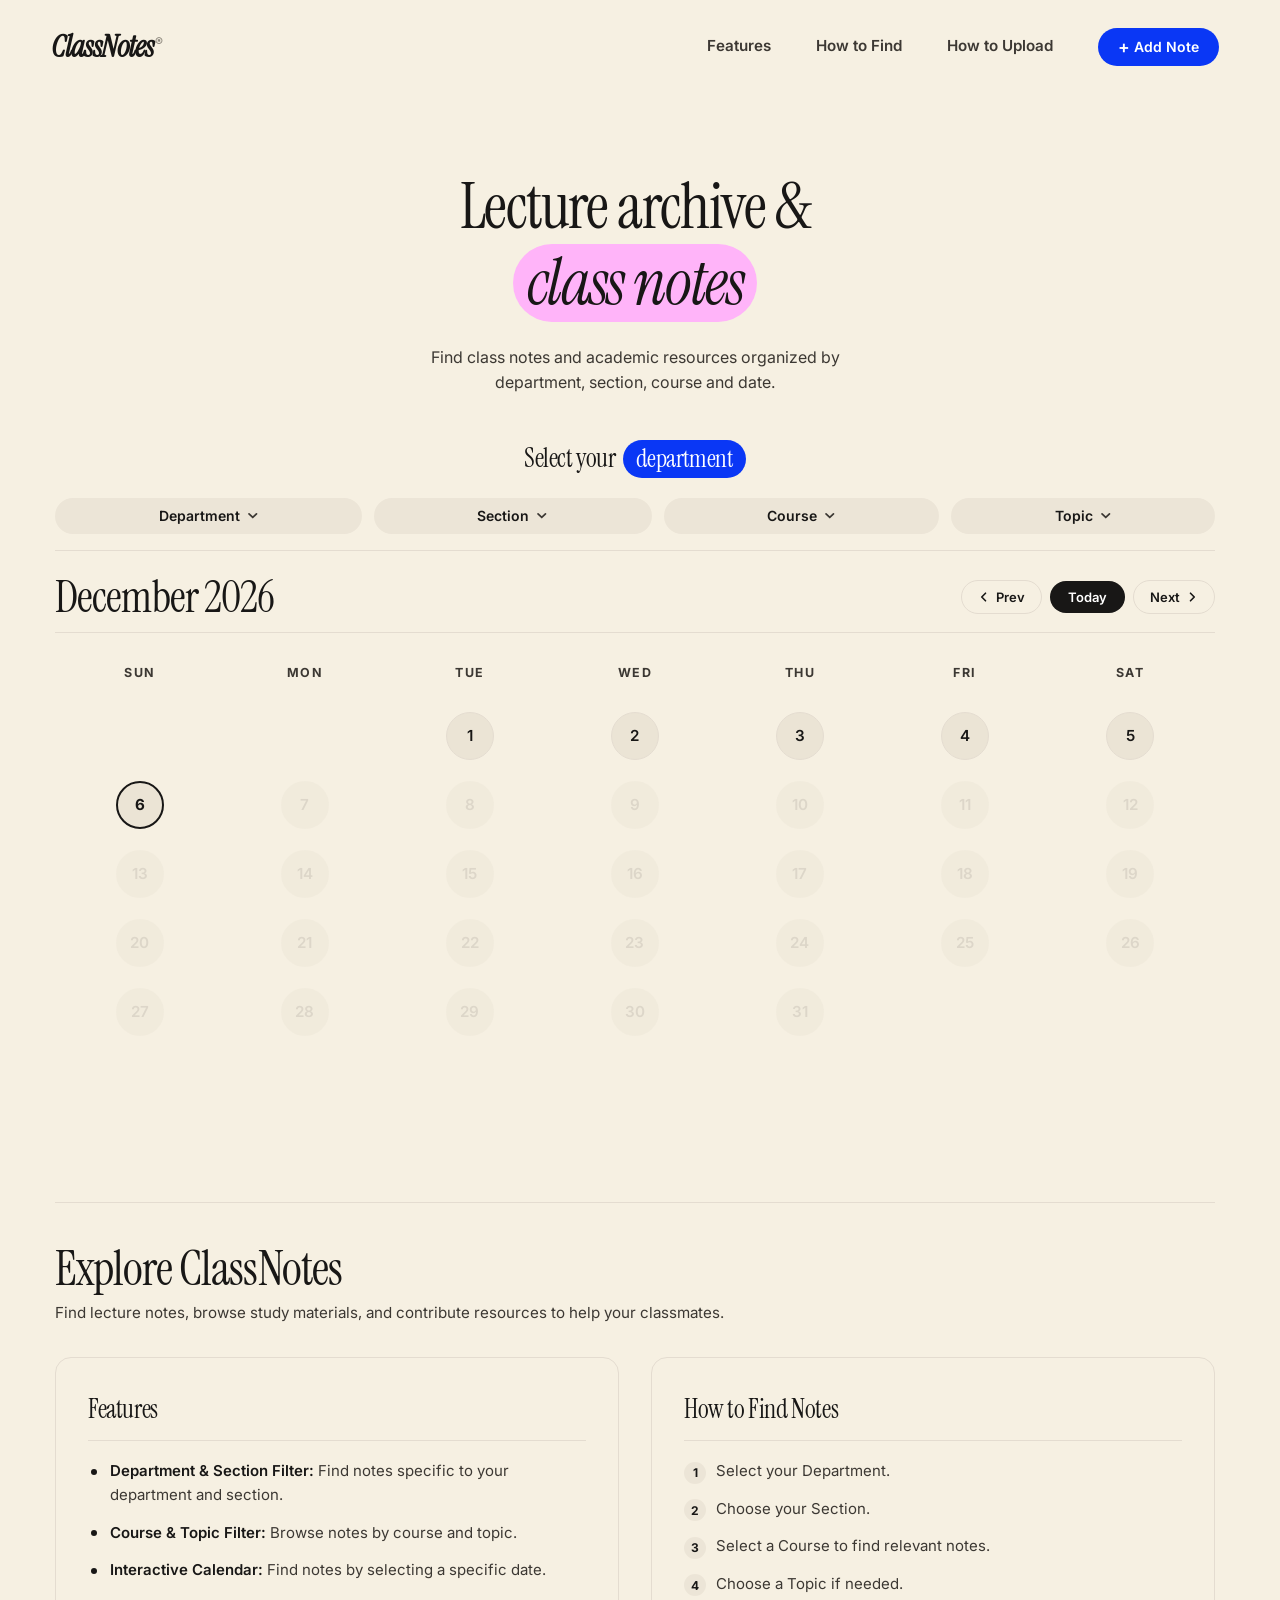
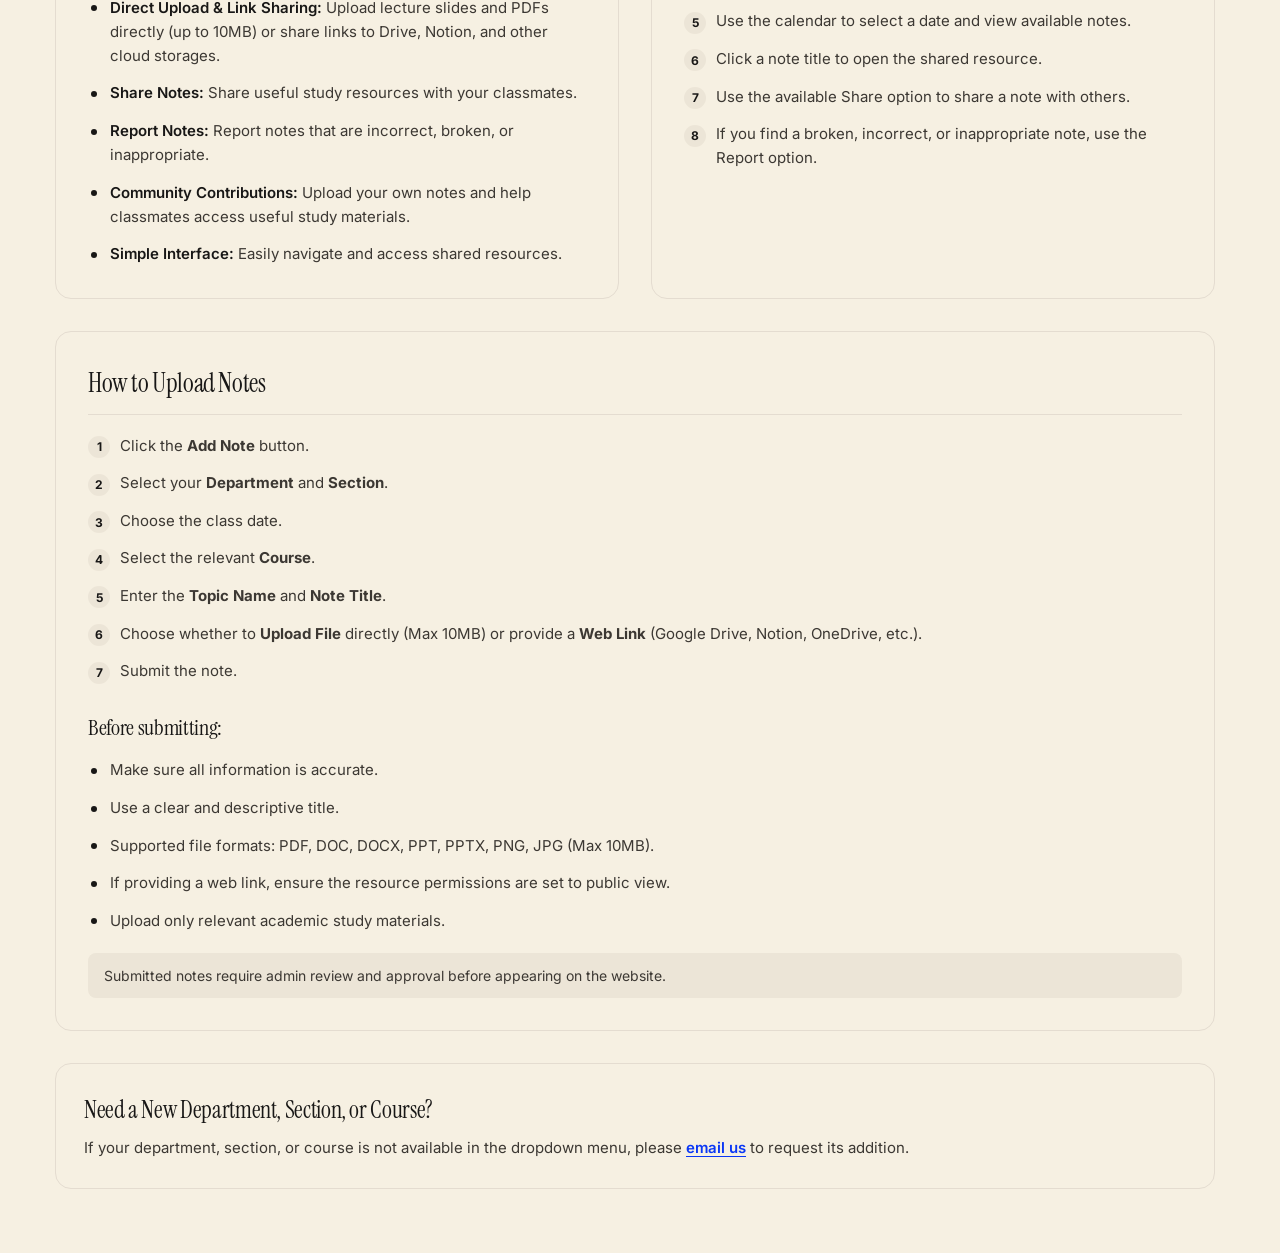
==== commit 1edc9ee9: "Direct File Upload System Added" ====
--- a/index.html
+++ b/index.html
@@ -7,7 +7,9 @@
   <meta name="description" content="Find class notes and academic resources organized by department, section, course and date.">
   <link rel="preconnect" href="https://fonts.googleapis.com">
   <link rel="preconnect" href="https://fonts.gstatic.com" crossorigin>
-  <link href="https://fonts.googleapis.com/css2?family=Instrument+Serif:ital@0;1&family=Inter:wght@400;500;600;700&display=swap" rel="stylesheet">
+  <!-- Font Preload -->
+  <link rel="preload" as="style" href="https://fonts.googleapis.com/css2?family=Instrument+Serif:ital@0;1&family=Inter:wght@400;500;600;700&display=swap">
+  <link rel="stylesheet" href="https://fonts.googleapis.com/css2?family=Instrument+Serif:ital@0;1&family=Inter:wght@400;500;600;700&display=swap">
   <link rel="stylesheet" href="style.css">
 </head>
 <body>
@@ -38,19 +40,6 @@
       <a href="#how-to-find" class="nav-link">How to Find</a>
       <a href="#how-to-upload" class="nav-link">How to Upload</a>
       <button type="button" class="btn btn--primary" id="trigger-add-note"><span class="btn-plus">+</span>Add Note</button>
-
-      <div class="nav-social-links">
-        <a href="https://github.com/shakibuzzaman52" target="_blank" rel="noopener noreferrer" class="social-icon-btn" aria-label="GitHub Profile" title="GitHub">
-          <svg width="19" height="19" viewBox="0 0 24 24" fill="currentColor">
-            <path fill-rule="evenodd" clip-rule="evenodd" d="M12 2C6.477 2 2 6.484 2 12.017c0 4.425 2.865 8.18 6.839 9.504.5.092.682-.217.682-.483 0-.237-.008-.868-.013-1.703-2.782.605-3.369-1.343-3.369-1.343-.454-1.158-1.11-1.466-1.11-1.466-.908-.62.069-.608.069-.608 1.003.07 1.53 1.032 1.53 1.032.892 1.53 2.341 1.088 2.91.832.092-.647.35-1.088.636-1.338-2.22-.253-4.555-1.113-4.555-4.951 0-1.093.39-1.988 1.029-2.688-.103-.253-.446-1.272.098-2.65 0 0 .84-.27 2.75 1.026A9.564 9.564 0 0112 6.844c.85.004 1.705.115 2.504.337 1.909-1.296 2.747-1.027 2.747-1.027.546 1.379.202 2.398.1 2.651.64.7 1.028 1.595 1.028 2.688 0 3.848-2.339 4.695-4.566 4.943.359.309.678.92.678 1.855 0 1.338-.012 2.419-.012 2.747 0 .268.18.58.688.482A10.019 10.019 0 0022 12.017C22 6.484 17.522 2 12 2z"/>
-          </svg>
-        </a>
-        <a href="https://linkedin.com/in/shakibuzzaman52" target="_blank" rel="noopener noreferrer" class="social-icon-btn" aria-label="LinkedIn Profile" title="LinkedIn">
-          <svg width="19" height="19" viewBox="0 0 24 24" fill="currentColor">
-            <path d="M19 3a2 2 0 0 1 2 2v14a2 2 0 0 1-2 2H5a2 2 0 0 1-2-2V5a2 2 0 0 1 2-2h14m-.5 15.5v-5.3a3.26 3.26 0 0 0-3.26-3.26c-.85 0-1.84.52-2.28 1.3v-1.11h-2.79v8.37h2.79v-4.93c0-.77.62-1.4 1.39-1.4a1.4 1.4 0 0 1 1.4 1.4v4.93h2.75M6.46 10.9v8.37H9.2V10.9H6.46M7.83 6.25c-.9 0-1.63.73-1.63 1.63s.73 1.63 1.63 1.63 1.63-.73 1.63-1.63c0-.9-.73-1.63-1.63-1.63z"/>
-          </svg>
-        </a>
-      </div>
     </nav>
   </header>
 
@@ -211,6 +200,7 @@
             <li class="docs-list-item"><strong>Department &amp; Section Filter:</strong> Find notes specific to your department and section.</li>
             <li class="docs-list-item"><strong>Course &amp; Topic Filter:</strong> Browse notes by course and topic.</li>
             <li class="docs-list-item"><strong>Interactive Calendar:</strong> Find notes by selecting a specific date.</li>
+            <li class="docs-list-item"><strong>Direct Upload &amp; Link Sharing:</strong> Upload lecture slides and PDFs directly (up to 10MB) or share links to Drive, Notion, and other cloud storages.</li>
             <li class="docs-list-item"><strong>Share Notes:</strong> Share useful study resources with your classmates.</li>
             <li class="docs-list-item"><strong>Report Notes:</strong> Report notes that are incorrect, broken, or inappropriate.</li>
             <li class="docs-list-item"><strong>Community Contributions:</strong> Upload your own notes and help classmates access useful study materials.</li>
@@ -241,7 +231,7 @@
           <li class="docs-step-item">Choose the class date.</li>
           <li class="docs-step-item">Select the relevant <strong>Course</strong>.</li>
           <li class="docs-step-item">Enter the <strong>Topic Name</strong> and <strong>Note Title</strong>.</li>
-          <li class="docs-step-item">Add a shareable link to your note, such as a Google Drive link.</li>
+          <li class="docs-step-item">Choose whether to <strong>Upload File</strong> directly (Max 10MB) or provide a <strong>Web Link</strong> (Google Drive, Notion, OneDrive, etc.).</li>
           <li class="docs-step-item">Submit the note.</li>
         </ol>
 
@@ -249,18 +239,19 @@
         <ul class="docs-list">
           <li class="docs-list-item">Make sure all information is accurate.</li>
           <li class="docs-list-item">Use a clear and descriptive title.</li>
-          <li class="docs-list-item">Ensure the shared link is accessible to others.</li>
-          <li class="docs-list-item">Upload only relevant study materials.</li>
+          <li class="docs-list-item">Supported file formats: PDF, DOC, DOCX, PPT, PPTX, PNG, JPG (Max 10MB).</li>
+          <li class="docs-list-item">If providing a web link, ensure the resource permissions are set to public view.</li>
+          <li class="docs-list-item">Upload only relevant academic study materials.</li>
         </ul>
 
         <div class="docs-notice">
-          Submitted notes may require admin approval before appearing on the website.
+          Submitted notes require admin review and approval before appearing on the website.
         </div>
       </article>
 
       <div class="docs-contact-box" id="contact-request">
         <h3>Need a New Department, Section, or Course?</h3>
-        <p>If your department, section, or course is not available in the dropdown menu, please <a href="mailto:your-email@example.com">email us</a> to request its addition.</p>
+        <p>If your department, section, or course is not available in the dropdown menu, please <a href="mailto:263-15-184@diu.edu.com">email us</a> to request its addition.</p>
       </div>
     </section>
 
@@ -352,7 +343,84 @@
             <input type="text" id="input-title" placeholder="e.g. Lecture Slide 12" required>
           </div>
 
-          <div class="field">
+          <!-- Mode Toggle: File Upload vs Web Link -->
+          <div class="field">
+            <label>Upload Type:</label>
+            <div class="resource-type-toggle">
+              <button type="button" class="toggle-tab is-active" id="tab-mode-file" data-mode="file">
+                <svg width="15" height="15" viewBox="0 0 24 24" fill="none" stroke="currentColor" stroke-width="2" stroke-linecap="round" stroke-linejoin="round" aria-hidden="true">
+                  <path d="M21 15v4a2 2 0 0 1-2 2H5a2 2 0 0 1-2-2v-4"></path>
+                  <polyline points="17 8 12 3 7 8"></polyline>
+                  <line x1="12" y1="3" x2="12" y2="15"></line>
+                </svg>
+                <span>Upload File</span>
+              </button>
+              <button type="button" class="toggle-tab" id="tab-mode-link" data-mode="link">
+                <svg width="15" height="15" viewBox="0 0 24 24" fill="none" stroke="currentColor" stroke-width="2" stroke-linecap="round" stroke-linejoin="round" aria-hidden="true">
+                  <path d="M10 13a5 5 0 0 0 7.54.54l3-3a5 5 0 0 0-7.07-7.07l-1.72 1.71"></path>
+                  <path d="M14 11a5 5 0 0 0-7.54-.54l-3 3a5 5 0 0 0 7.07 7.07l1.71-1.71"></path>
+                </svg>
+                <span>Web Link</span>
+              </button>
+            </div>
+          </div>
+
+          <!-- Option 1: Direct File Upload -->
+          <div class="field" id="field-file-upload">
+            <label for="input-file">Lecture File / Document:</label>
+            <div class="file-dropzone" id="file-dropzone">
+              <input type="file" id="input-file" class="file-input-hidden" accept=".pdf,.doc,.docx,.ppt,.pptx,.png,.jpg,.jpeg">
+              
+              <div class="file-dropzone-content" id="file-dropzone-content">
+                <svg class="file-upload-icon" viewBox="0 0 24 24" fill="none" stroke="currentColor" stroke-width="1.8" stroke-linecap="round" stroke-linejoin="round" aria-hidden="true">
+                  <path d="M21 15v4a2 2 0 0 1-2 2H5a2 2 0 0 1-2-2v-4"></path>
+                  <polyline points="17 8 12 3 7 8"></polyline>
+                  <line x1="12" y1="3" x2="12" y2="15"></line>
+                </svg>
+                <div class="file-prompt-text">
+                  <span class="file-prompt-action">Choose a file</span> or drag &amp; drop
+                </div>
+                <span class="file-limit-text">PDF, DOC, PPT or Images (Max 10MB)</span>
+              </div>
+
+              <!-- Selected File Box with Progress Bar -->
+              <div class="file-selected-box" id="file-selected-box" hidden>
+                <div class="file-selected-main">
+                  <div class="file-selected-left">
+                    <svg class="file-selected-icon" viewBox="0 0 24 24" fill="none" stroke="currentColor" stroke-width="1.8" stroke-linecap="round" stroke-linejoin="round" aria-hidden="true">
+                      <path d="M14 2H6a2 2 0 0 0-2 2v16a2 2 0 0 0 2 2h12a2 2 0 0 0 2-2V8z"></path>
+                      <polyline points="14 2 14 8 20 8"></polyline>
+                      <line x1="16" y1="13" x2="8" y2="13"></line>
+                      <line x1="16" y1="17" x2="8" y2="17"></line>
+                      <polyline points="10 9 9 9 8 9"></polyline>
+                    </svg>
+                    <div class="file-selected-meta">
+                      <span class="file-selected-name" id="selected-file-name">filename.pdf</span>
+                      <div class="file-selected-subinfo">
+                        <span class="file-selected-size" id="selected-file-size">0 KB</span>
+                        <span class="file-selected-status" id="selected-file-status"></span>
+                      </div>
+                    </div>
+                  </div>
+                  <div class="file-selected-right">
+                    <span class="file-progress-percent" id="file-progress-percent">0%</span>
+                    <button type="button" class="btn-remove-file" id="btn-remove-file" aria-label="Remove selected file" title="Remove file">
+                      <svg width="15" height="15" viewBox="0 0 24 24" fill="none" stroke="currentColor" stroke-width="2.2" stroke-linecap="round" stroke-linejoin="round">
+                        <line x1="18" y1="6" x2="6" y2="18"></line>
+                        <line x1="6" y1="6" x2="18" y2="18"></line>
+                      </svg>
+                    </button>
+                  </div>
+                </div>
+                <div class="file-progress-container" id="file-progress-container">
+                  <div class="file-progress-bar" id="file-progress-bar" style="width: 0%;"></div>
+                </div>
+              </div>
+            </div>
+          </div>
+
+          <!-- Option 2: Web / External Link -->
+          <div class="field" id="field-link-upload" hidden>
             <label for="input-link">Resource URL:</label>
             <input type="text" id="input-link" inputmode="url" placeholder="https://... (Drive, Notion, OneDrive, Dropbox, etc.)">
           </div>
--- a/style.css
+++ b/style.css
@@ -20,6 +20,7 @@
   --brand-dark-hover: #2B2A28;
   --brand-danger: #DC2626;
   --brand-danger-hover: #B91C1C;
+  --brand-success: #16A34A;
 
   --radius-full: 9999px;
   --radius-lg: 16px;
@@ -63,7 +64,7 @@
   font-size: 15px;
   line-height: 1.5;
   min-height: 100vh;
-  padding-bottom: 4rem;
+  padding-bottom: 4rem; 
 }
 
 body.sheet-open {
@@ -328,33 +329,6 @@
   color: var(--text-main);
 }
 
-.nav-social-links {
-  display: flex;
-  align-items: center;
-  justify-content: center;
-  gap: 0.6rem;
-  margin-left: 0.25rem;
-  flex-shrink: 0;
-}
-
-.social-icon-btn {
-  display: inline-flex;
-  align-items: center;
-  justify-content: center;
-  width: 38px;
-  height: 38px;
-  border-radius: 50%;
-  background-color: var(--bg-subtle);
-  color: var(--text-muted);
-  text-decoration: none;
-  transition: background-color 0.15s ease, color 0.15s ease;
-}
-
-.social-icon-btn:hover {
-  background-color: var(--bg-hover);
-  color: var(--brand-primary);
-}
-
 .header-menu-toggle {
   display: none;
   padding: 0.25rem 0.5rem;
@@ -408,6 +382,259 @@
 
 .field input:focus {
   background-color: var(--bg-hover);
+}
+
+/* Resource Type Toggle (Upload File vs Web Link) */
+.resource-type-toggle {
+  display: flex;
+  background-color: var(--bg-subtle);
+  border-radius: var(--radius-full);
+  padding: 3px;
+  gap: 4px;
+}
+
+.toggle-tab {
+  flex: 1 1 50%;
+  display: inline-flex;
+  align-items: center;
+  justify-content: center;
+  gap: 0.45rem;
+  padding: 0.55rem 0.85rem;
+  font-size: 0.825rem;
+  font-weight: 600;
+  color: var(--text-muted);
+  border-radius: var(--radius-full);
+  cursor: pointer;
+  transition: background-color 0.18s ease, color 0.18s ease, box-shadow 0.18s ease;
+}
+
+.toggle-tab:hover {
+  color: var(--text-main);
+}
+
+.toggle-tab.is-active {
+  background-color: var(--bg-surface);
+  color: var(--text-main);
+  box-shadow: 0 1px 4px rgba(0, 0, 0, 0.08);
+}
+
+/* File Upload Field & Dropzone */
+.file-dropzone {
+  position: relative;
+  background-color: var(--bg-subtle);
+  border: 2px dashed var(--border-hover);
+  border-radius: var(--radius-md);
+  padding: 1.25rem 1rem;
+  text-align: center;
+  cursor: pointer;
+  transition: background-color 0.15s ease, border-color 0.15s ease;
+}
+
+.file-dropzone:hover,
+.file-dropzone.is-dragover {
+  background-color: var(--bg-hover);
+  border-color: var(--brand-primary);
+}
+
+.file-input-hidden {
+  position: absolute;
+  inset: 0;
+  width: 100%;
+  height: 100%;
+  opacity: 0;
+  cursor: pointer;
+  z-index: 5;
+}
+
+/* Hidden state */
+.file-dropzone-content[hidden],
+.file-selected-box[hidden] {
+  display: none !important;
+}
+
+.file-dropzone-content {
+  display: flex;
+  flex-direction: column;
+  align-items: center;
+  justify-content: center;
+  gap: 0.35rem;
+  pointer-events: none;
+}
+
+.file-upload-icon {
+  width: 32px;
+  height: 32px;
+  color: var(--text-subtle);
+  margin-bottom: 0.15rem;
+}
+
+.file-prompt-text {
+  font-size: 0.9rem;
+  color: var(--text-main);
+}
+
+.file-prompt-action {
+  color: var(--brand-primary);
+  font-weight: 600;
+  text-decoration: underline;
+  text-underline-offset: 2px;
+}
+
+.file-limit-text {
+  font-size: 0.75rem;
+  color: var(--text-subtle);
+  font-weight: 500;
+}
+
+/* Selected File Box with Progress Bar */
+.file-selected-box {
+  display: flex;
+  flex-direction: column;
+  background-color: var(--bg-surface);
+  border: 1px solid var(--border-subtle);
+  border-radius: var(--radius-sm);
+  padding: 0.85rem 0.95rem;
+  gap: 0.65rem;
+  position: relative;
+  z-index: 10;
+  text-align: left;
+  box-shadow: 0 1px 3px rgba(0, 0, 0, 0.04);
+}
+
+.file-selected-main {
+  display: flex;
+  align-items: center;
+  justify-content: space-between;
+  gap: 0.75rem;
+  width: 100%;
+}
+
+.file-selected-left {
+  display: flex;
+  align-items: center;
+  gap: 0.65rem;
+  min-width: 0;
+  flex: 1 1 auto;
+}
+
+.file-selected-right {
+  display: flex;
+  align-items: center;
+  gap: 0.6rem;
+  flex-shrink: 0;
+}
+
+.file-selected-icon {
+  width: 26px;
+  height: 26px;
+  color: var(--brand-primary);
+  flex-shrink: 0;
+}
+
+.file-selected-meta {
+  display: flex;
+  flex-direction: column;
+  min-width: 0;
+  text-align: left;
+  gap: 0.15rem;
+}
+
+.file-selected-name {
+  font-size: 0.875rem;
+  font-weight: 600;
+  color: var(--text-main);
+  overflow: hidden;
+  text-overflow: ellipsis;
+  white-space: nowrap;
+}
+
+.file-selected-subinfo {
+  display: flex;
+  align-items: center;
+  gap: 0.4rem;
+  font-size: 0.75rem;
+  color: var(--text-subtle);
+  font-weight: 500;
+}
+
+.file-selected-status {
+  color: var(--brand-primary);
+  font-weight: 600;
+}
+
+.file-selected-status.is-error {
+  color: var(--brand-danger);
+}
+
+.file-selected-status.is-success {
+  color: var(--brand-success);
+}
+
+.file-progress-percent {
+  font-size: 0.8125rem;
+  font-weight: 700;
+  color: var(--brand-primary);
+  font-variant-numeric: tabular-nums;
+  min-width: 36px;
+  text-align: right;
+}
+
+.file-progress-container {
+  width: 100%;
+  height: 6px;
+  background-color: var(--bg-subtle);
+  border-radius: var(--radius-full);
+  overflow: hidden;
+  position: relative;
+}
+
+.file-progress-bar {
+  height: 100%;
+  width: 0%;
+  background: var(--brand-primary);
+  border-radius: var(--radius-full);
+  transition: width 0.22s ease-out, background-color 0.25s ease;
+  position: relative;
+}
+
+.file-progress-bar.is-animated {
+  background: linear-gradient(90deg, var(--brand-primary) 0%, #3B82F6 50%, var(--brand-primary) 100%);
+  background-size: 200% 100%;
+  animation: progressShimmer 1.5s infinite linear;
+}
+
+.file-progress-bar.is-complete {
+  background: var(--brand-success);
+}
+
+@keyframes progressShimmer {
+  0% { background-position: 200% 0; }
+  100% { background-position: -200% 0; }
+}
+
+.btn-remove-file {
+  display: inline-flex;
+  align-items: center;
+  justify-content: center;
+  width: 28px;
+  height: 28px;
+  border-radius: 50%;
+  background-color: var(--bg-subtle);
+  color: var(--text-muted);
+  cursor: pointer;
+  flex-shrink: 0;
+  transition: background-color 0.15s ease, color 0.15s ease;
+}
+
+.btn-remove-file:hover {
+  background-color: var(--brand-danger);
+  color: #FFFFFF;
+}
+
+.btn-remove-file:disabled {
+  opacity: 0.4;
+  cursor: not-allowed;
+  pointer-events: none;
 }
 
 /* Hero */
@@ -560,7 +787,7 @@
   background: var(--bg-surface);
   border: 1px solid var(--border-subtle);
   border-radius: var(--radius-md);
-  padding: 0.35rem 0.25rem 0.35rem 0.35rem;
+  padding: 0.35rem 0.25rem;
   z-index: 250;
   max-height: 240px;
   overflow-y: auto;
@@ -1325,6 +1552,39 @@
   align-items: center;
   gap: 0.35rem;
   flex-shrink: 0;
+}
+
+/* View Count Badge */
+.note-view-badge {
+  display: inline-flex;
+  align-items: center;
+  justify-content: center;
+  height: 32px;
+  padding: 0 0.65rem;
+  background-color: var(--bg-subtle);
+  border-radius: var(--radius-full);
+  color: var(--text-muted);
+  font-size: 0.8125rem;
+  font-weight: 600;
+  line-height: 1;
+  user-select: none;
+  white-space: nowrap;
+  flex-shrink: 0;
+  gap: 0.35rem;
+}
+
+.note-view-badge svg {
+  width: 14px;
+  height: 14px;
+  color: var(--text-subtle);
+  flex-shrink: 0;
+  display: block;
+}
+
+.view-count-num {
+  display: inline-block;
+  line-height: 1;
+  font-variant-numeric: tabular-nums;
 }
 
 .btn-share,
@@ -1438,13 +1698,6 @@
     font-size: 0.95rem;
   }
 
-  .header-nav .nav-social-links {
-    margin-top: auto;
-    width: 100%;
-    padding-top: 1.25rem;
-    gap: 0.85rem;
-  }
-
   .hero {
     padding-top: 2rem;
   }
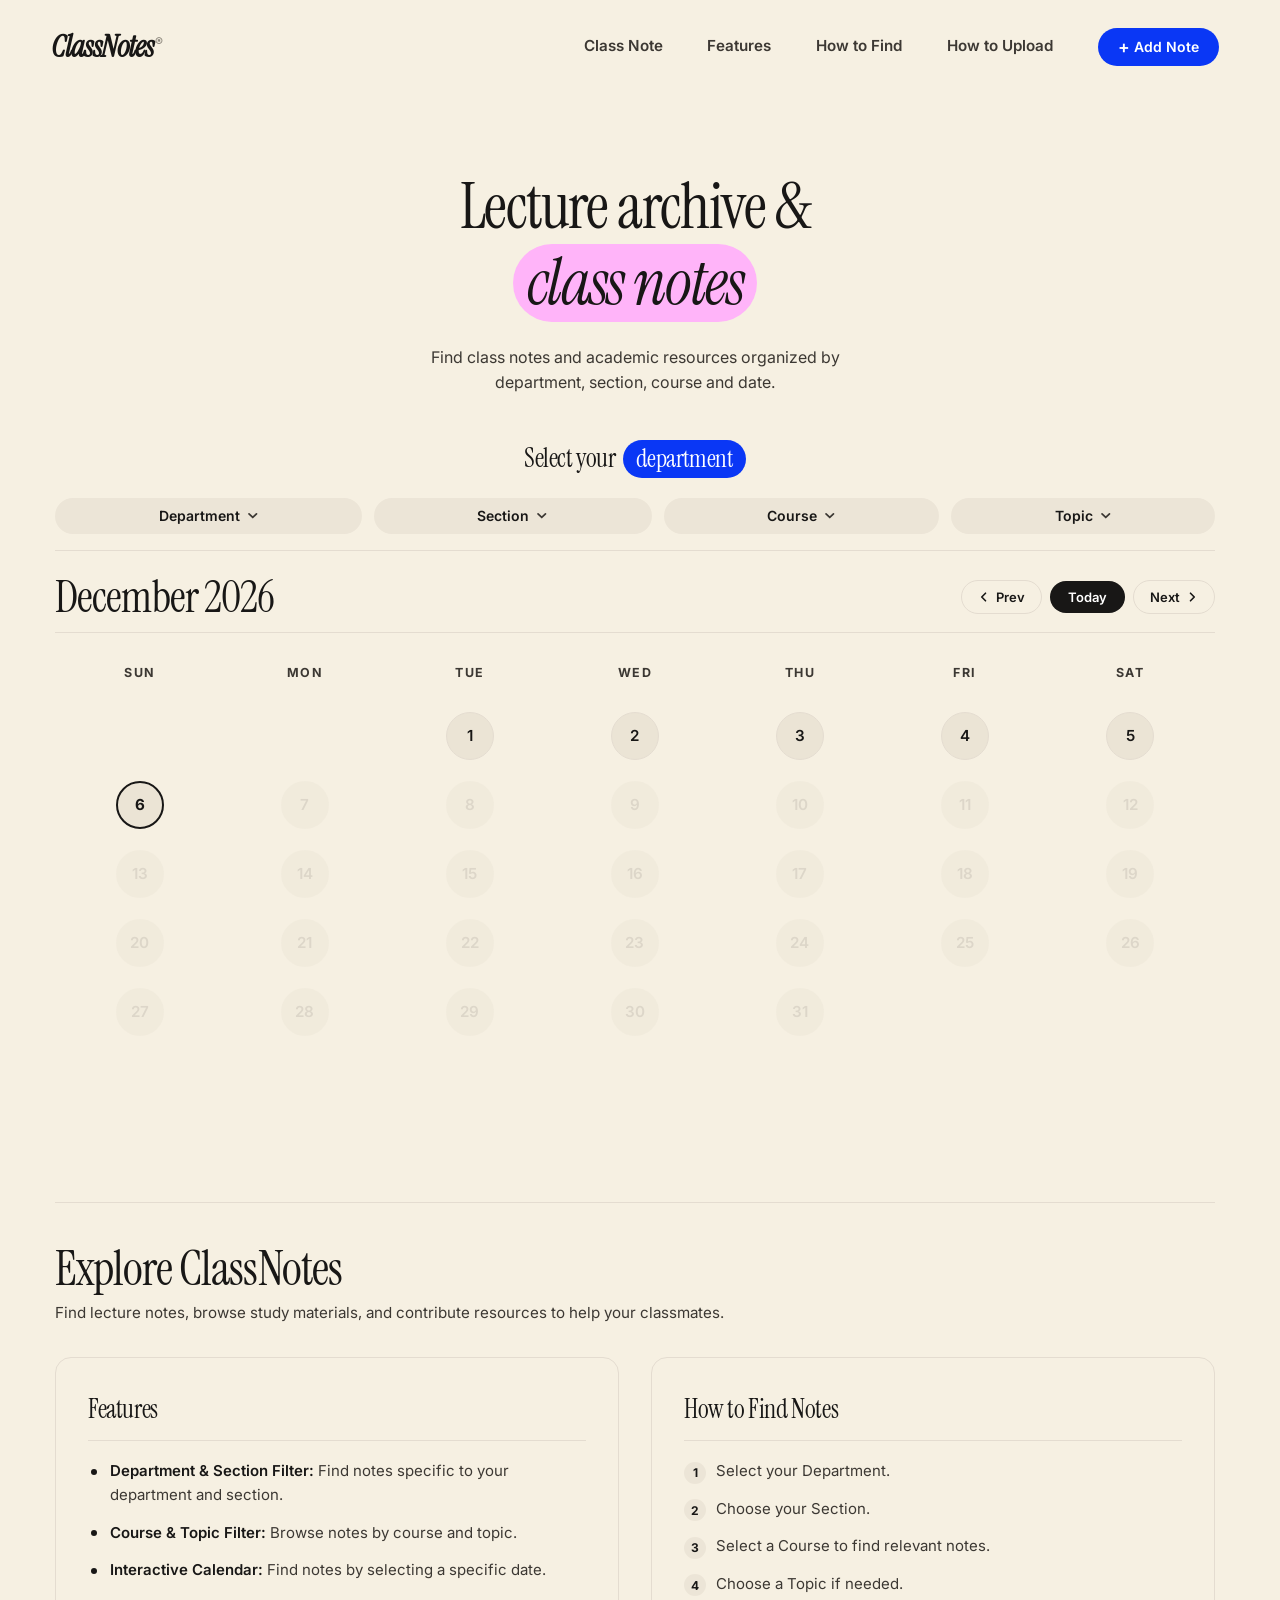
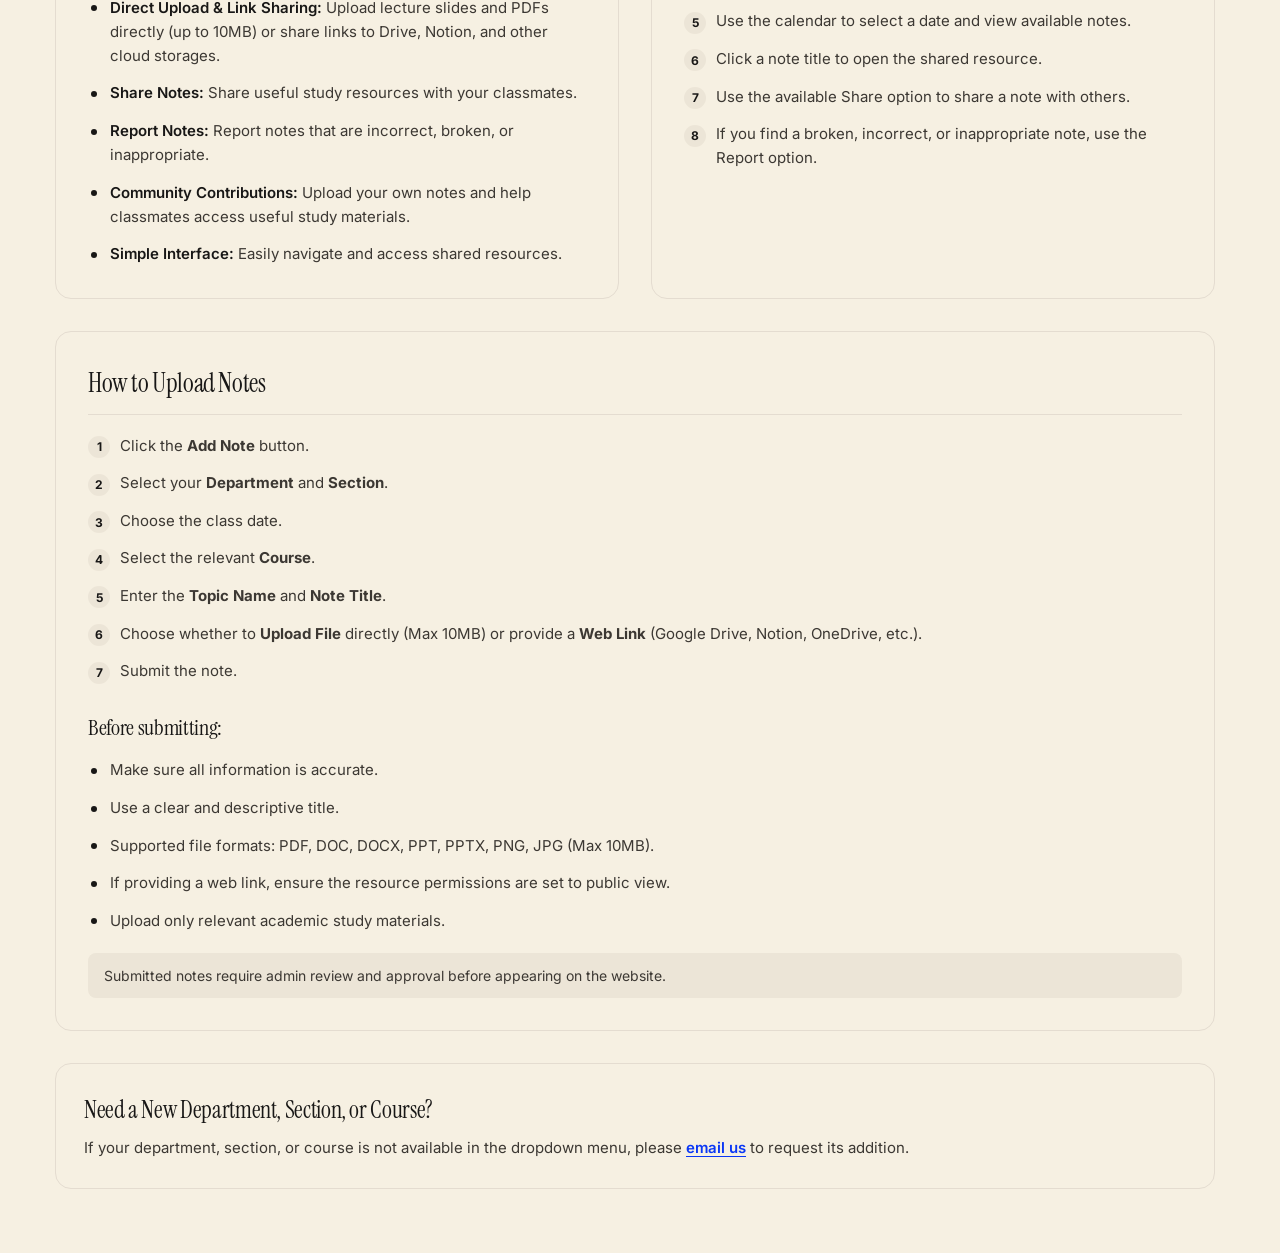
==== commit 397e90b0: "menu te class note add" ====
--- a/index.html
+++ b/index.html
@@ -36,6 +36,7 @@
     <button type="button" class="header-menu-toggle" id="mobile-menu-toggle" aria-expanded="false" aria-controls="header-nav">Menu</button>
 
     <nav class="header-nav" id="header-nav">
+      <a href="#class-notes" class="nav-link">Class Note</a>
       <a href="#features" class="nav-link">Features</a>
       <a href="#how-to-find" class="nav-link">How to Find</a>
       <a href="#how-to-upload" class="nav-link">How to Upload</a>
@@ -98,7 +99,7 @@
     </nav>
 
     <!-- Main Content -->
-    <main class="content-area">
+    <main class="content-area" id="class-notes">
       <!-- Calendar View -->
       <section id="calendar-view">
         <div class="calendar-nav">
@@ -403,7 +404,6 @@
                     </div>
                   </div>
                   <div class="file-selected-right">
-                    <span class="file-progress-percent" id="file-progress-percent">0%</span>
                     <button type="button" class="btn-remove-file" id="btn-remove-file" aria-label="Remove selected file" title="Remove file">
                       <svg width="15" height="15" viewBox="0 0 24 24" fill="none" stroke="currentColor" stroke-width="2.2" stroke-linecap="round" stroke-linejoin="round">
                         <line x1="18" y1="6" x2="6" y2="18"></line>
@@ -412,7 +412,7 @@
                     </button>
                   </div>
                 </div>
-                <div class="file-progress-container" id="file-progress-container">
+                <div class="file-progress-container" id="file-progress-container" hidden>
                   <div class="file-progress-bar" id="file-progress-bar" style="width: 0%;"></div>
                 </div>
               </div>
--- a/style.css
+++ b/style.css
@@ -21,6 +21,14 @@
   --brand-danger: #DC2626;
   --brand-danger-hover: #B91C1C;
   --brand-success: #16A34A;
+
+  /* Dropdown Popover Theme */
+  --dropdown-bg: #181b19;
+  --dropdown-text: #FFFFFF;
+  --dropdown-hover: rgba(255, 255, 255, 0.07);
+  --dropdown-active: rgba(255, 255, 255, 0.12);
+  --dropdown-shadow: 0 4px 14px rgba(0, 0, 0, 0.15);
+  --dropdown-radius: 12px;
 
   --radius-full: 9999px;
   --radius-lg: 16px;
@@ -279,6 +287,40 @@
   align-self: flex-start;
 }
 
+/* Auto-Slide Marquee for Overflown Text */
+.auto-slide-container {
+  overflow: hidden;
+  position: relative;
+  max-width: 100%;
+  white-space: nowrap;
+  display: block;
+}
+
+.auto-slide-text {
+  display: inline-block;
+  white-space: nowrap;
+  will-change: transform;
+  transform: translateX(0);
+}
+
+.auto-slide-container.is-overflowing .auto-slide-text {
+  animation: autoSlideScroll var(--slide-duration, 6.5s) ease-in-out infinite alternate;
+}
+
+.auto-slide-container:hover .auto-slide-text,
+.auto-slide-container:focus-within .auto-slide-text {
+  animation-play-state: paused;
+}
+
+@keyframes autoSlideScroll {
+  0%, 20% {
+    transform: translateX(0);
+  }
+  80%, 100% {
+    transform: translateX(var(--slide-dist, -40px));
+  }
+}
+
 /* Header & Navigation */
 .site-header {
   width: 100%;
@@ -384,7 +426,7 @@
   background-color: var(--bg-hover);
 }
 
-/* Resource Type Toggle (Upload File vs Web Link) */
+/* Resource Type Toggle */
 .resource-type-toggle {
   display: flex;
   background-color: var(--bg-subtle);
@@ -394,7 +436,7 @@
 }
 
 .toggle-tab {
-  flex: 1 1 50%;
+  flex: 1 1 auto;
   display: inline-flex;
   align-items: center;
   justify-content: center;
@@ -427,13 +469,22 @@
   padding: 1.25rem 1rem;
   text-align: center;
   cursor: pointer;
-  transition: background-color 0.15s ease, border-color 0.15s ease;
+  transition: background-color 0.15s ease, border-color 0.15s ease, padding 0.15s ease;
+  width: 100%;
 }
 
 .file-dropzone:hover,
 .file-dropzone.is-dragover {
   background-color: var(--bg-hover);
   border-color: var(--brand-primary);
+}
+
+.file-dropzone.has-file,
+.file-dropzone:has(.file-selected-box:not([hidden])) {
+  border: none;
+  padding: 0;
+  background: transparent;
+  cursor: default;
 }
 
 .file-input-hidden {
@@ -446,7 +497,10 @@
   z-index: 5;
 }
 
-/* Hidden state */
+.file-dropzone.has-file .file-input-hidden {
+  display: none;
+}
+
 .file-dropzone-content[hidden],
 .file-selected-box[hidden] {
   display: none !important;
@@ -492,13 +546,14 @@
   flex-direction: column;
   background-color: var(--bg-surface);
   border: 1px solid var(--border-subtle);
-  border-radius: var(--radius-sm);
-  padding: 0.85rem 0.95rem;
+  border-radius: var(--radius-md);
+  padding: 0.85rem 1rem;
   gap: 0.65rem;
   position: relative;
   z-index: 10;
   text-align: left;
   box-shadow: 0 1px 3px rgba(0, 0, 0, 0.04);
+  width: 100%;
 }
 
 .file-selected-main {
@@ -537,29 +592,37 @@
   min-width: 0;
   text-align: left;
   gap: 0.15rem;
+  flex: 1 1 auto;
 }
 
 .file-selected-name {
   font-size: 0.875rem;
   font-weight: 600;
   color: var(--text-main);
-  overflow: hidden;
-  text-overflow: ellipsis;
   white-space: nowrap;
 }
 
 .file-selected-subinfo {
   display: flex;
   align-items: center;
-  gap: 0.4rem;
+  gap: 0.35rem;
   font-size: 0.75rem;
   color: var(--text-subtle);
   font-weight: 500;
+  white-space: nowrap;
+  flex-wrap: nowrap;
+}
+
+.file-selected-size {
+  white-space: nowrap;
+  flex-shrink: 0;
 }
 
 .file-selected-status {
   color: var(--brand-primary);
   font-weight: 600;
+  white-space: nowrap;
+  flex-shrink: 1;
 }
 
 .file-selected-status.is-error {
@@ -568,15 +631,6 @@
 
 .file-selected-status.is-success {
   color: var(--brand-success);
-}
-
-.file-progress-percent {
-  font-size: 0.8125rem;
-  font-weight: 700;
-  color: var(--brand-primary);
-  font-variant-numeric: tabular-nums;
-  min-width: 36px;
-  text-align: right;
 }
 
 .file-progress-container {
@@ -586,6 +640,10 @@
   border-radius: var(--radius-full);
   overflow: hidden;
   position: relative;
+}
+
+.file-progress-container[hidden] {
+  display: none !important;
 }
 
 .file-progress-bar {
@@ -758,11 +816,15 @@
 
 .nav-filter-text {
   overflow: hidden;
-  text-overflow: ellipsis;
   white-space: nowrap;
   pointer-events: none;
   min-width: 0;
   text-align: center;
+}
+
+.nav-filter-text-inner {
+  display: inline-block;
+  white-space: nowrap;
 }
 
 .nav-filter-arrow {
@@ -776,65 +838,102 @@
   transform: rotate(180deg);
 }
 
-/* Filter Menus */
+/* Dropdown Popover */
 .nav-filter-menu {
   position: absolute;
-  top: calc(100% + 5px);
+  top: calc(100% + 9px);
   left: 0;
   width: 100%;
-  min-width: 220px;
+  min-width: 215px;
   max-width: min(420px, calc(100vw - 2rem));
-  background: var(--bg-surface);
-  border: 1px solid var(--border-subtle);
-  border-radius: var(--radius-md);
-  padding: 0.35rem 0.25rem;
-  z-index: 250;
-  max-height: 240px;
+  background-color: var(--dropdown-bg);
+  color: var(--dropdown-text);
+  border-radius: var(--dropdown-radius);
+  padding: 0.5rem 0.3rem;
+  z-index: 450;
+  overflow: visible;
+  box-shadow: var(--dropdown-shadow);
+  border: 0;
+  animation: popoverFadeIn 0.14s ease-out forwards;
+}
+
+@keyframes popoverFadeIn {
+  from {
+    opacity: 0;
+    transform: translateY(-3px);
+  }
+  to {
+    opacity: 1;
+    transform: translateY(0);
+  }
+}
+
+.nav-filter-menu::before {
+  content: "";
+  position: absolute;
+  top: -5px;
+  left: var(--arrow-left, 24px);
+  width: 12px;
+  height: 12px;
+  background-color: var(--dropdown-bg);
+  transform: translateX(-50%) rotate(45deg);
+  border-top-left-radius: 2px;
+  z-index: 1;
+  pointer-events: none;
+}
+
+.nav-filter-menu[hidden] {
+  display: none !important;
+}
+
+.nav-filter-menu-list {
+  max-height: 250px;
   overflow-y: auto;
-  box-shadow: 0 4px 16px rgba(0, 0, 0, 0.08);
+  overflow-x: hidden;
+  padding: 0.1rem 0.15rem;
+  display: flex;
+  flex-direction: column;
+  gap: 1px;
   scrollbar-width: thin;
-  scrollbar-color: var(--border-hover) transparent;
-}
-
-.nav-filter-menu::-webkit-scrollbar {
-  width: 5px;
-  display: block;
-}
-
-.nav-filter-menu::-webkit-scrollbar-track {
+  scrollbar-color: rgba(255, 255, 255, 0.18) transparent;
+}
+
+.nav-filter-menu-list::-webkit-scrollbar {
+  width: 4px;
+}
+
+.nav-filter-menu-list::-webkit-scrollbar-track {
   background: transparent;
-  margin: 4px 0;
-}
-
-.nav-filter-menu::-webkit-scrollbar-thumb {
-  background-color: var(--border-hover);
+}
+
+.nav-filter-menu-list::-webkit-scrollbar-thumb {
+  background-color: rgba(255, 255, 255, 0.18);
   border-radius: var(--radius-full);
 }
 
-.nav-filter-menu::-webkit-scrollbar-thumb:hover {
-  background-color: var(--text-subtle);
-}
-
-.nav-filter-menu[hidden] {
-  display: none;
-}
-
+.nav-filter-menu-list::-webkit-scrollbar-thumb:hover {
+  background-color: rgba(255, 255, 255, 0.3);
+}
+
+/* Dropdown Option Items */
 .nav-filter-option {
   display: flex;
   align-items: center;
-  justify-content: space-between;
+  justify-content: flex-start;
   width: 100%;
   padding: 0.55rem 0.85rem;
-  border-radius: var(--radius-sm);
-  font-size: 0.84rem;
-  font-weight: 500;
-  color: var(--text-main);
+  border-radius: 6px;
+  font-size: clamp(0.75rem, 1.1vw, 0.875rem);
+  font-weight: 600;
+  color: var(--dropdown-text);
   text-align: left;
   cursor: pointer;
   line-height: 1.4;
   background: transparent;
-  gap: 0.5rem;
-  transition: background-color 0.12s ease;
+  border: 0;
+  outline: none;
+  transition: background-color 0.1s ease;
+  user-select: none;
 }
 
 .nav-filter-option-text {
@@ -845,27 +944,22 @@
   white-space: nowrap;
 }
 
-.nav-filter-check {
-  flex-shrink: 0;
-  width: 14px;
-  height: 14px;
-  color: var(--text-muted);
-}
-
 .nav-filter-option:hover {
-  background-color: var(--bg-hover);
+  background-color: var(--dropdown-hover);
+  color: #FFFFFF;
 }
 
 .nav-filter-option.is-selected {
-  font-weight: 600;
-  background-color: var(--bg-pill);
-  color: var(--text-main);
+  background-color: var(--dropdown-active);
+  color: #FFFFFF;
+  font-weight: 600;
 }
 
 .nav-filter-empty {
   padding: 0.85rem 1rem;
-  color: var(--text-subtle);
-  font-size: 0.8125rem;
+  color: rgba(255, 255, 255, 0.5);
+  font-size: 0.82rem;
+  font-weight: 400;
   text-align: center;
   user-select: none;
 }
@@ -886,11 +980,16 @@
 .field .nav-filter-menu {
   min-width: 100%;
   max-width: 100%;
-  top: calc(100% + 4px);
-}
-
+  top: calc(100% + 8px);
+}
+
+/* Content Area & Anchors */
 .content-area {
   margin-top: 0.5rem;
+}
+
+#class-notes {
+  scroll-margin-top: 5.5rem;
 }
 
 /* Calendar & Views */
@@ -1058,17 +1157,24 @@
   font-weight: 400;
   color: var(--text-main);
   line-height: 1.1;
+  max-width: calc(100% - 100px);
+}
+
+.course-dates-title-inner {
+  display: inline-block;
+  white-space: nowrap;
 }
 
 .course-dates-count {
   font-size: 0.875rem;
   color: var(--text-subtle);
   font-weight: 600;
+  white-space: nowrap;
 }
 
 .course-dates-grid {
   display: grid;
-  grid-template-columns: repeat(auto-fill, minmax(240px, 1fr));
+  grid-template-columns: repeat(auto-fill, minmax(270px, 1fr));
   gap: 0.85rem;
   width: 100%;
 }
@@ -1083,7 +1189,7 @@
   align-items: flex-start;
   justify-content: space-between;
   gap: 0.75rem;
-  transition: background-color 0.15s ease, border-color 0.15s ease;
+  transition: background-color 0.15s ease, border-color 0.15s ease, transform 0.15s ease;
   text-align: left;
 }
 
@@ -1095,28 +1201,49 @@
 .course-card-info {
   display: flex;
   flex-direction: column;
-  gap: 0.25rem;
+  gap: 0.15rem;
+  min-width: 0;
+  flex: 1 1 auto;
+}
+
+.course-card-header-row {
+  display: flex;
+  align-items: baseline;
+  gap: 0.5rem;
+  min-width: 0;
+  line-height: 1.3;
 }
 
 .course-card-date {
   font-weight: 600;
   font-size: 0.95rem;
   color: var(--text-main);
-  line-height: 1.3;
+  white-space: nowrap;
 }
 
 .course-card-day {
   font-size: 0.8125rem;
   color: var(--text-subtle);
   font-weight: 500;
+  white-space: nowrap;
+}
+
+.course-card-topic {
+  display: inline-block;
+  font-size: 0.8125rem;
+  font-weight: 500;
+  color: var(--text-muted);
+  line-height: 1.35;
+  white-space: nowrap;
 }
 
 .course-card-badge {
   align-self: flex-start;
   color: var(--text-subtle);
+  font-weight: 600;
   font-size: 0.8125rem;
-  font-weight: 600;
   white-space: nowrap;
+  flex-shrink: 0;
 }
 
 /* Documentation */
@@ -1490,6 +1617,13 @@
   font-size: 0.9rem;
   min-width: 0;
   flex: 1 1 auto;
+  overflow: hidden;
+}
+
+.note-title-wrap {
+  min-width: 0;
+  max-width: 100%;
+  overflow: hidden;
 }
 
 .note-title-btn,
@@ -1505,6 +1639,7 @@
   line-height: 1.35;
   min-width: 0;
   max-width: 100%;
+  overflow: hidden;
 }
 
 .note-title-btn {
@@ -1525,10 +1660,8 @@
 }
 
 .note-title-text {
-  overflow: hidden;
-  text-overflow: ellipsis;
+  display: inline-block;
   white-space: nowrap;
-  min-width: 0;
 }
 
 .note-row-icon {
@@ -1726,6 +1859,10 @@
     gap: 0.3rem;
   }
 
+  .nav-filter-option {
+    font-size: 0.82rem;
+  }
+
   .nav-filters .nav-filter-arrow {
     width: 10px;
     height: 6px;
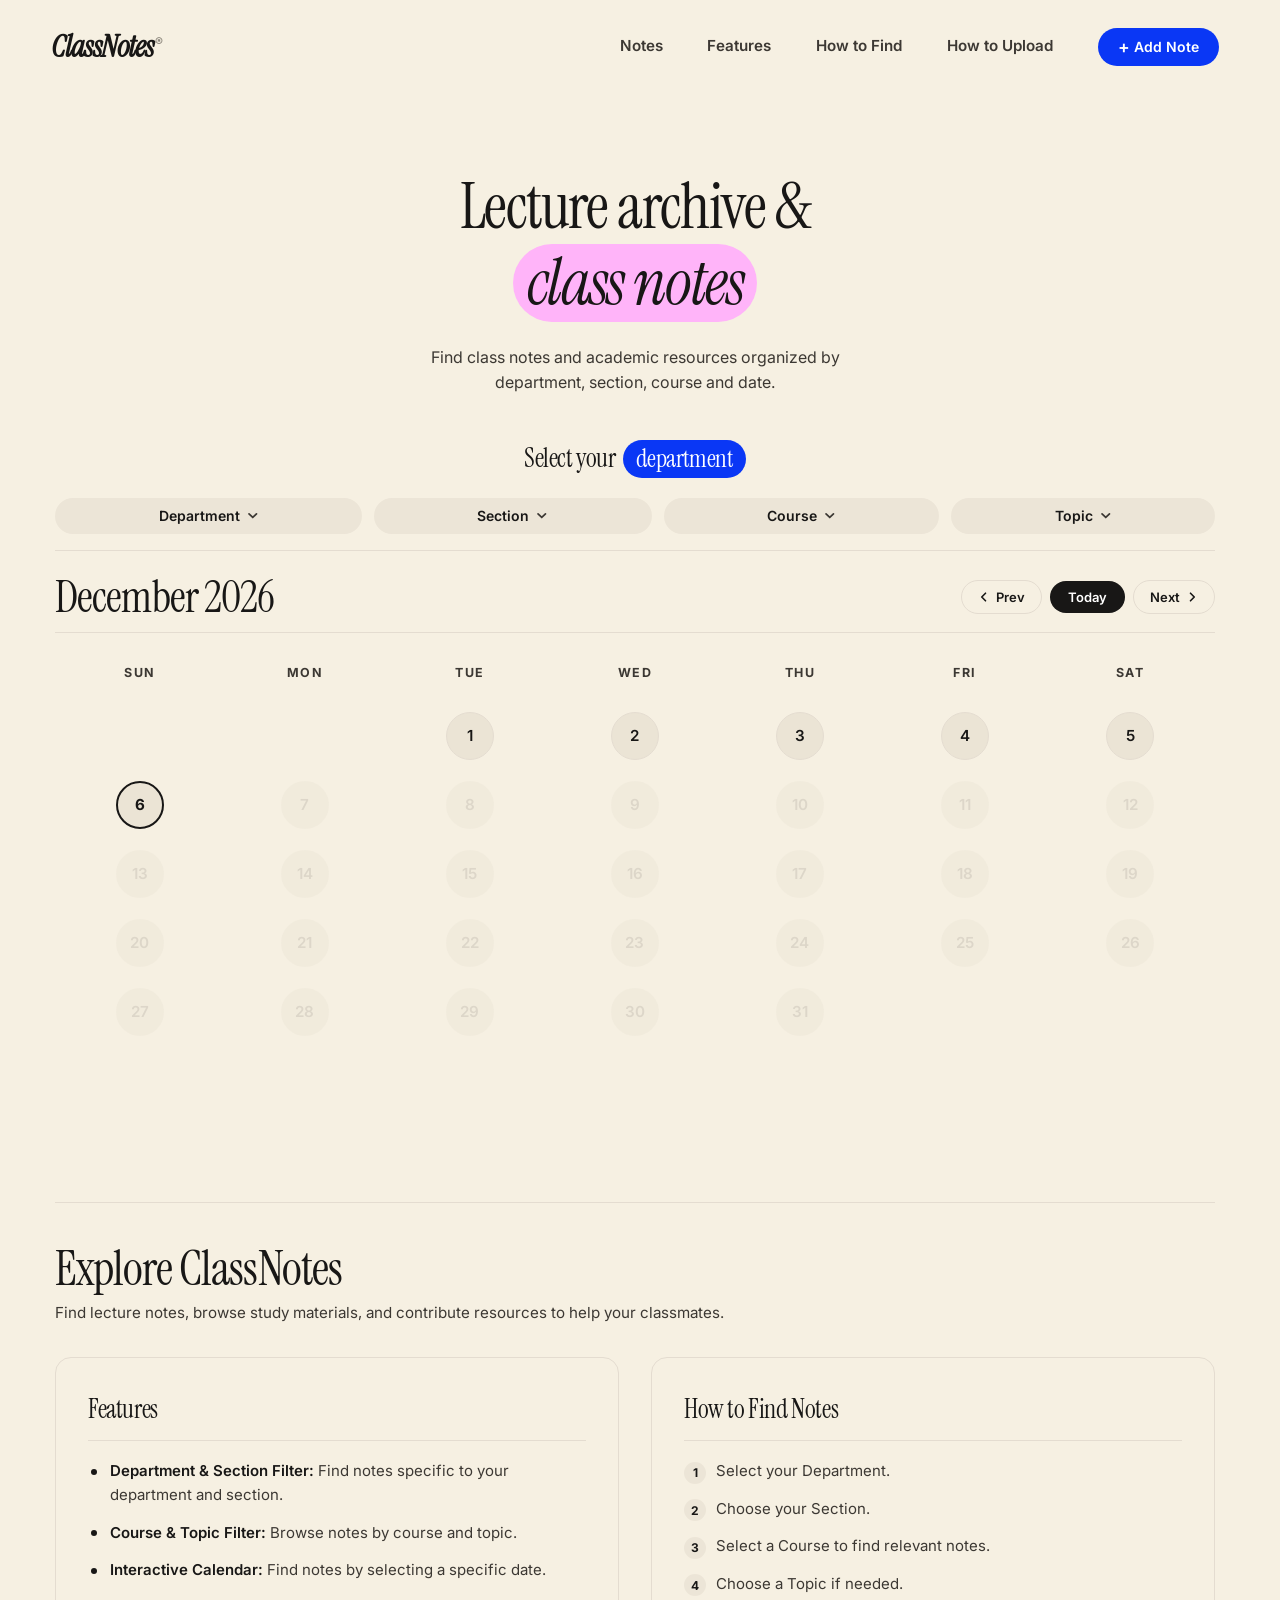
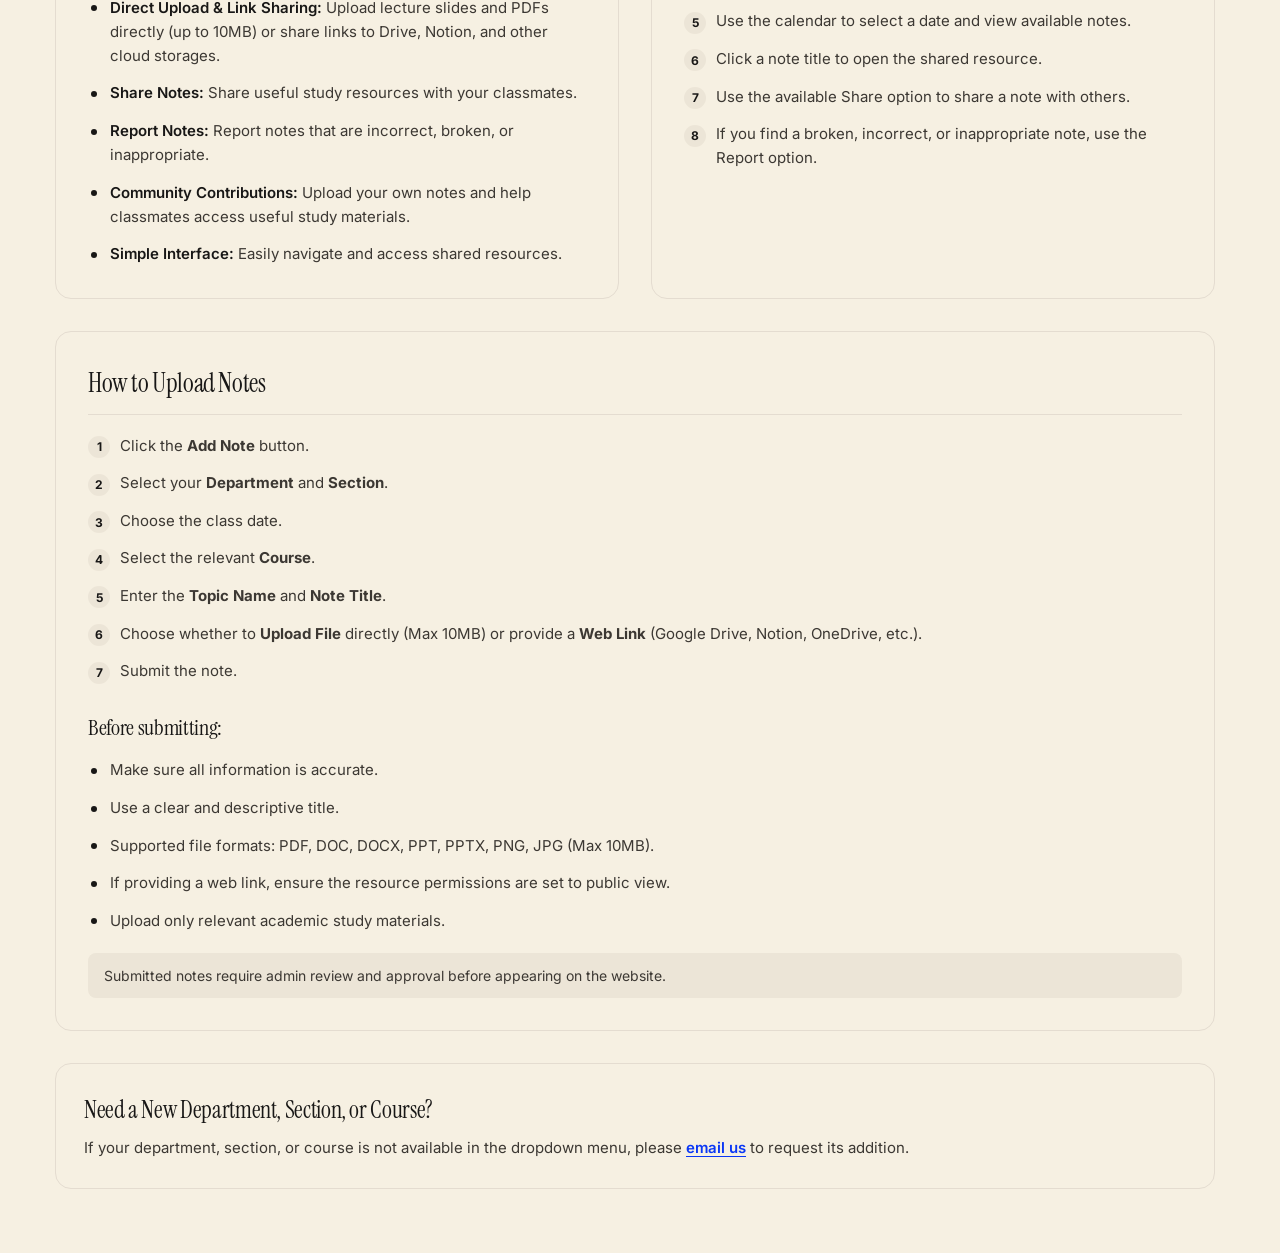
==== commit d59812c3: "fix a problem" ====
--- a/index.html
+++ b/index.html
@@ -36,7 +36,7 @@
     <button type="button" class="header-menu-toggle" id="mobile-menu-toggle" aria-expanded="false" aria-controls="header-nav">Menu</button>
 
     <nav class="header-nav" id="header-nav">
-      <a href="#class-notes" class="nav-link">Class Note</a>
+      <a href="#class-notes" class="nav-link">Notes</a>
       <a href="#features" class="nav-link">Features</a>
       <a href="#how-to-find" class="nav-link">How to Find</a>
       <a href="#how-to-upload" class="nav-link">How to Upload</a>
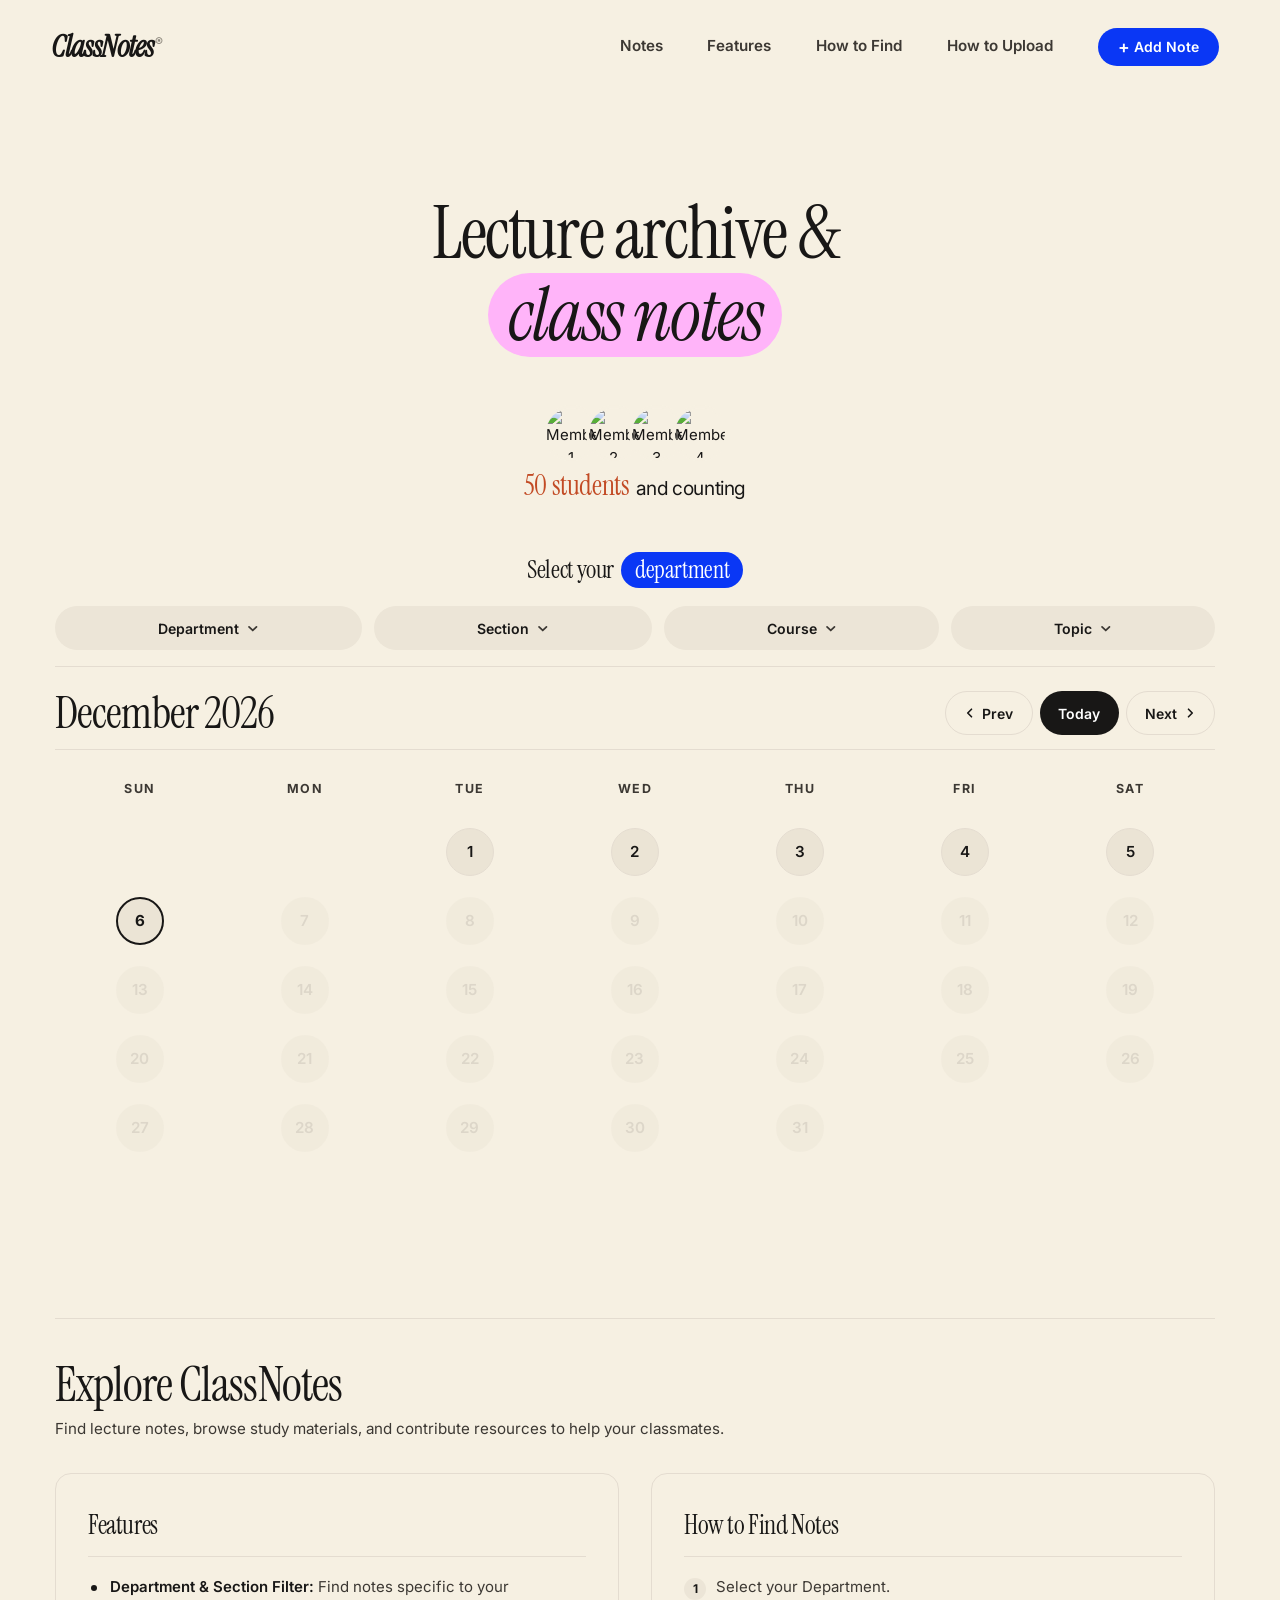
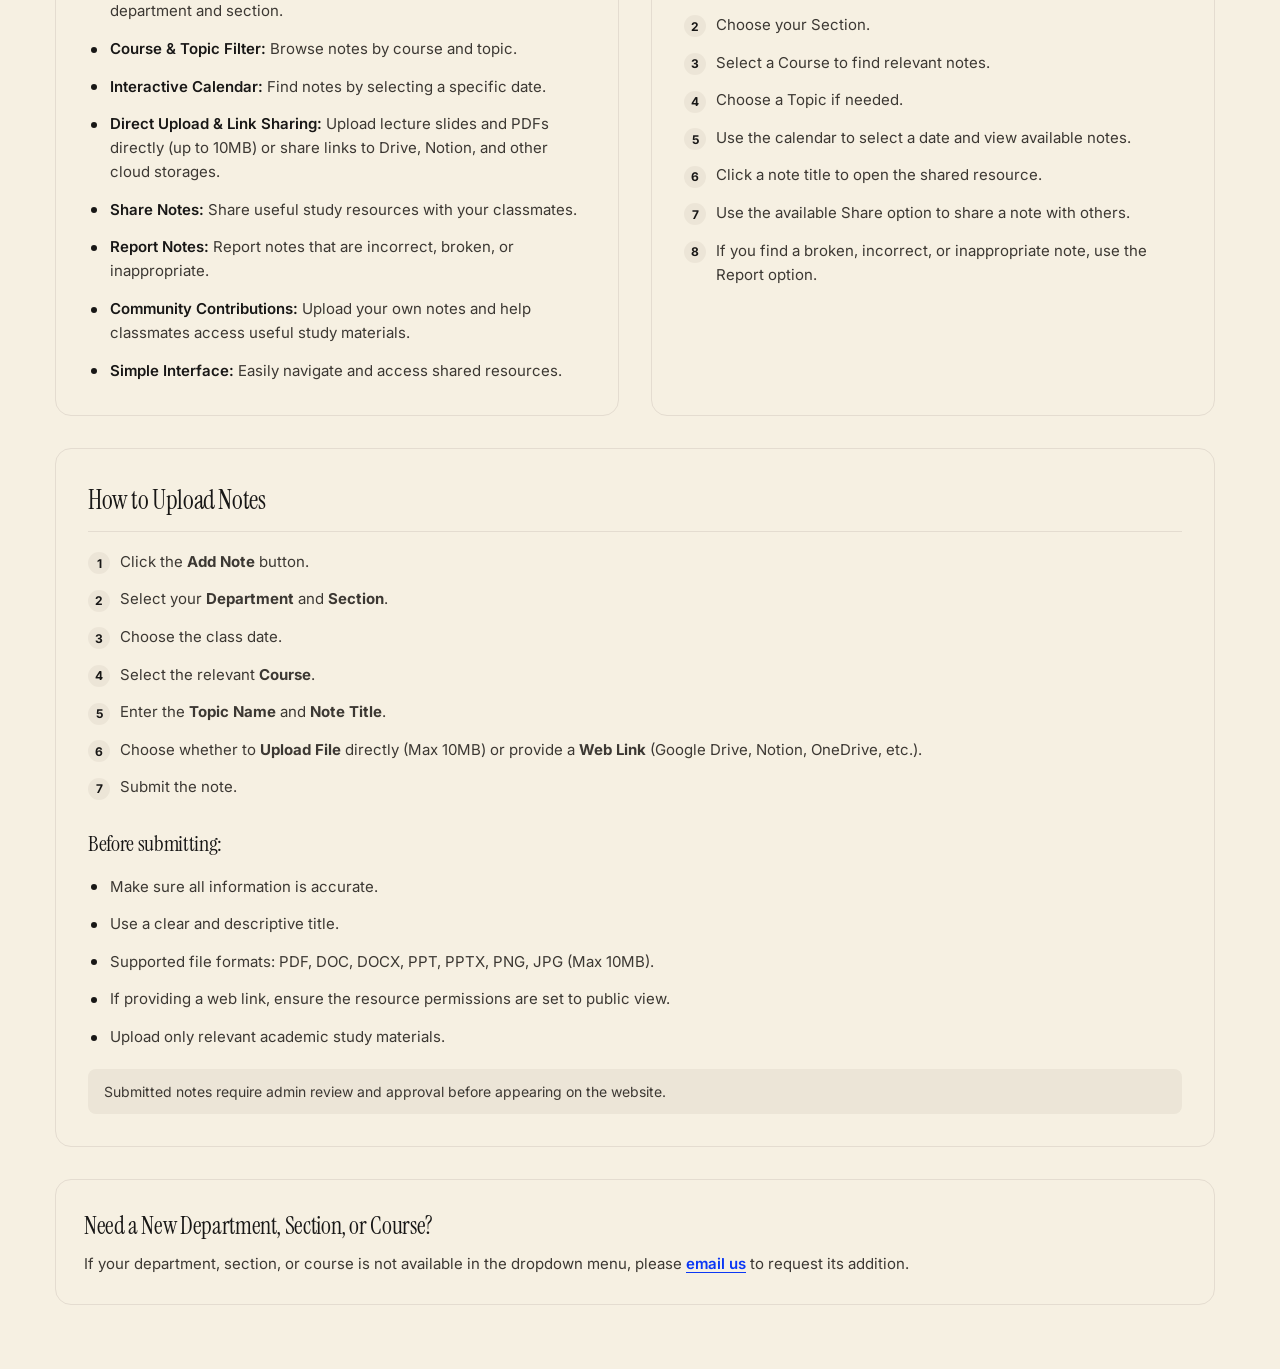
==== commit e7848366: "New Ui" ====
--- a/index.html
+++ b/index.html
@@ -46,9 +46,22 @@
 
   <div class="shell">
     <!-- Hero Section -->
+    
     <section class="hero">
       <h2 class="hero-title">Lecture archive &amp;<br><span class="badge">class notes</span></h2>
-      <p class="hero-desc">Find class notes and academic resources organized by department, section, course and date.</p>
+      
+      <!-- Social Proof -->
+      <div class="hero-members">
+        <div class="avatar-stack">
+          <img src="https://images.unsplash.com/photo-1507003211169-0a1dd7228f2d?w=120&auto=format&fit=crop&q=80" alt="Member 1" class="avatar-item" width="56" height="56" loading="lazy">
+          <img src="https://images.unsplash.com/photo-1500648767791-00dcc994a43e?w=120&auto=format&fit=crop&q=80" alt="Member 2" class="avatar-item" width="56" height="56" loading="lazy">
+          <img src="https://images.unsplash.com/photo-1534528741775-53994a69daeb?w=120&auto=format&fit=crop&q=80" alt="Member 3" class="avatar-item" width="56" height="56" loading="lazy">
+          <img src="https://images.unsplash.com/photo-1539571696357-5a69c17a67c6?w=120&auto=format&fit=crop&q=80" alt="Member 4" class="avatar-item" width="56" height="56" loading="lazy">
+        </div>
+        <p class="members-label">
+          <span class="members-count">50 students</span> <span class="members-suffix">and counting</span>
+        </p>
+      </div>
 
       <div class="selection-banner-wrapper">
         <div id="selection-banner" class="selection-banner"></div>
--- a/style.css
+++ b/style.css
@@ -22,7 +22,6 @@
   --brand-danger-hover: #B91C1C;
   --brand-success: #16A34A;
 
-  /* Dropdown Popover Theme */
   --dropdown-bg: #181b19;
   --dropdown-text: #FFFFFF;
   --dropdown-hover: rgba(255, 255, 255, 0.07);
@@ -103,7 +102,6 @@
   align-items: center;
   justify-content: center;
   z-index: 9999;
-  pointer-events: auto;
   transition: opacity 0.6s cubic-bezier(0.16, 1, 0.3, 1), visibility 0.6s ease;
 }
 
@@ -131,7 +129,6 @@
   transform: translateY(2px);
   animation: blurRevealChar 0.48s cubic-bezier(0.2, 0, 0.2, 1) forwards;
   animation-delay: calc(var(--char-index) * 0.07s);
-  will-change: filter, opacity, transform;
 }
 
 @keyframes blurRevealChar {
@@ -176,7 +173,6 @@
   font-size: 1.25em;
   line-height: 1;
   margin-right: 0.25rem;
-  display: inline-block;
 }
 
 .btn--dark {
@@ -241,7 +237,7 @@
   to { transform: rotate(360deg); }
 }
 
-/* Skeleton Loading */
+/* Skeleton */
 @keyframes skeleton-pulse {
   0%, 100% { opacity: 0.95; }
   50% { opacity: 0.38; }
@@ -255,7 +251,6 @@
 
 .calendar-cell-btn.skeleton-btn {
   border: 1px solid var(--border-subtle);
-  color: transparent;
   pointer-events: none;
   cursor: default;
 }
@@ -287,20 +282,15 @@
   align-self: flex-start;
 }
 
-/* Auto-Slide Marquee for Overflown Text */
+/* Marquee */
 .auto-slide-container {
   overflow: hidden;
-  position: relative;
-  max-width: 100%;
   white-space: nowrap;
-  display: block;
 }
 
 .auto-slide-text {
   display: inline-block;
   white-space: nowrap;
-  will-change: transform;
-  transform: translateX(0);
 }
 
 .auto-slide-container.is-overflowing .auto-slide-text {
@@ -313,15 +303,11 @@
 }
 
 @keyframes autoSlideScroll {
-  0%, 20% {
-    transform: translateX(0);
-  }
-  80%, 100% {
-    transform: translateX(var(--slide-dist, -40px));
-  }
-}
-
-/* Header & Navigation */
+  0%, 20% { transform: translateX(0); }
+  80%, 100% { transform: translateX(var(--slide-dist, -40px)); }
+}
+
+/* Header */
 .site-header {
   width: 100%;
   display: flex;
@@ -394,6 +380,7 @@
 
 .hero-title .badge {
   background-color: var(--bg-class-notes-badge);
+  padding: 0.12rem 1.25rem;
 }
 
 /* Form Controls */
@@ -426,7 +413,7 @@
   background-color: var(--bg-hover);
 }
 
-/* Resource Type Toggle */
+/* Resource Toggle */
 .resource-type-toggle {
   display: flex;
   background-color: var(--bg-subtle);
@@ -460,31 +447,26 @@
   box-shadow: 0 1px 4px rgba(0, 0, 0, 0.08);
 }
 
-/* File Upload Field & Dropzone */
+/* File Upload */
 .file-dropzone {
   position: relative;
+  width: 100%;
+}
+
+.file-dropzone:not(.has-file) {
   background-color: var(--bg-subtle);
   border: 2px dashed var(--border-hover);
   border-radius: var(--radius-md);
   padding: 1.25rem 1rem;
   text-align: center;
   cursor: pointer;
-  transition: background-color 0.15s ease, border-color 0.15s ease, padding 0.15s ease;
-  width: 100%;
-}
-
-.file-dropzone:hover,
-.file-dropzone.is-dragover {
+  transition: background-color 0.15s ease, border-color 0.15s ease;
+}
+
+.file-dropzone:not(.has-file):hover,
+.file-dropzone:not(.has-file).is-dragover {
   background-color: var(--bg-hover);
   border-color: var(--brand-primary);
-}
-
-.file-dropzone.has-file,
-.file-dropzone:has(.file-selected-box:not([hidden])) {
-  border: none;
-  padding: 0;
-  background: transparent;
-  cursor: default;
 }
 
 .file-input-hidden {
@@ -497,13 +479,12 @@
   z-index: 5;
 }
 
-.file-dropzone.has-file .file-input-hidden {
+.file-dropzone.has-file .file-input-hidden,
+.file-dropzone-content[hidden],
+.file-selected-box[hidden],
+.file-progress-container[hidden],
+.nav-filter-menu[hidden] {
   display: none;
-}
-
-.file-dropzone-content[hidden],
-.file-selected-box[hidden] {
-  display: none !important;
 }
 
 .file-dropzone-content {
@@ -540,7 +521,7 @@
   font-weight: 500;
 }
 
-/* Selected File Box with Progress Bar */
+/* Selected File Box */
 .file-selected-box {
   display: flex;
   flex-direction: column;
@@ -551,9 +532,8 @@
   gap: 0.65rem;
   position: relative;
   z-index: 10;
-  text-align: left;
+  width: 100%;
   box-shadow: 0 1px 3px rgba(0, 0, 0, 0.04);
-  width: 100%;
 }
 
 .file-selected-main {
@@ -570,13 +550,6 @@
   gap: 0.65rem;
   min-width: 0;
   flex: 1 1 auto;
-}
-
-.file-selected-right {
-  display: flex;
-  align-items: center;
-  gap: 0.6rem;
-  flex-shrink: 0;
 }
 
 .file-selected-icon {
@@ -590,7 +563,6 @@
   display: flex;
   flex-direction: column;
   min-width: 0;
-  text-align: left;
   gap: 0.15rem;
   flex: 1 1 auto;
 }
@@ -610,7 +582,6 @@
   color: var(--text-subtle);
   font-weight: 500;
   white-space: nowrap;
-  flex-wrap: nowrap;
 }
 
 .file-selected-size {
@@ -622,7 +593,6 @@
   color: var(--brand-primary);
   font-weight: 600;
   white-space: nowrap;
-  flex-shrink: 1;
 }
 
 .file-selected-status.is-error {
@@ -639,11 +609,6 @@
   background-color: var(--bg-subtle);
   border-radius: var(--radius-full);
   overflow: hidden;
-  position: relative;
-}
-
-.file-progress-container[hidden] {
-  display: none !important;
 }
 
 .file-progress-bar {
@@ -652,7 +617,6 @@
   background: var(--brand-primary);
   border-radius: var(--radius-full);
   transition: width 0.22s ease-out, background-color 0.25s ease;
-  position: relative;
 }
 
 .file-progress-bar.is-animated {
@@ -697,45 +661,88 @@
 
 /* Hero */
 .hero {
-  padding-top: clamp(3.5rem, 6vw, 5.5rem);
+  max-width: 1180px;
+  margin: 0 auto;
+  display: flex;
+  flex-direction: column;
+  align-items: center;
   text-align: center;
-  max-width: 840px;
-  margin: 0 auto;
-  display: flex;
-  flex-direction: column;
-  align-items: center;
+  padding: clamp(5.5rem, 11vh, 9.5rem) 0 0.5rem;
 }
 
 .hero-title {
   font-family: var(--font-display);
-  font-size: clamp(2.5rem, 5vw, 4.25rem);
+  font-size: clamp(3.25rem, 5.8vw, 5.4rem);
   font-weight: 400;
-  line-height: 1.15;
+  line-height: 1.08;
   letter-spacing: -0.025em;
   color: var(--text-main);
-  margin-bottom: 1.4rem;
-}
-
-.hero-desc {
-  font-size: clamp(1rem, 1.2vw, 1.125rem);
-  color: var(--text-muted);
-  max-width: 500px;
-  line-height: 1.6;
-  margin: 0 auto clamp(2rem, 3.5vw, 2.75rem);
-}
-
-/* Selection Banner */
+  margin-bottom: clamp(2.25rem, 3.8vw, 3.25rem);
+}
+
+.hero-members {
+  display: flex;
+  flex-direction: column;
+  align-items: center;
+  justify-content: center;
+  gap: 0.5rem;
+  margin-bottom: clamp(2.25rem, 3.8vw, 3.25rem);
+}
+
+.avatar-stack {
+  display: flex;
+  align-items: center;
+  justify-content: center;
+}
+
+.avatar-item {
+  width: 56px;
+  height: 56px;
+  border-radius: 50%;
+  object-fit: cover;
+  border: 3.5px solid var(--bg-canvas);
+  margin-left: -13px;
+  display: block;
+}
+
+.avatar-item:first-child {
+  margin-left: 0;
+}
+
+.members-label {
+  display: inline-flex;
+  align-items: baseline;
+  justify-content: center;
+  gap: 0.4rem;
+  line-height: 1.2;
+}
+
+.members-count {
+  font-family: var(--font-display);
+  font-size: clamp(1.55rem, 2.2vw, 1.95rem);
+  font-weight: 500;
+  letter-spacing: -0.015em;
+  color: #C24A24;
+}
+
+.members-suffix {
+  font-family: var(--font-body);
+  font-size: clamp(1.15rem, 1.5vw, 1.35rem);
+  font-weight: 400;
+  letter-spacing: -0.02em;
+  color: var(--text-main);
+}
+
 .selection-banner-wrapper {
-  margin: 0 auto 0.85rem;
+  margin: 0 auto 0.25rem;
   display: flex;
   justify-content: center;
   align-items: center;
-  text-align: center;
 }
 
 .selection-banner {
   font-family: var(--font-display);
-  font-size: clamp(1.25rem, 2.3vw, 1.65rem);
+  font-size: clamp(1.3rem, 1.95vw, 1.625rem);
   font-weight: 400;
   letter-spacing: -0.015em;
   color: var(--text-main);
@@ -754,10 +761,9 @@
   font-style: normal;
 }
 
-/* Filters Navigation */
+/* Navigation Filters */
 .nav-filters {
   display: flex;
-  flex-wrap: nowrap;
   align-items: center;
   width: 100%;
   margin-bottom: 1rem;
@@ -795,12 +801,13 @@
   display: flex;
   align-items: center;
   justify-content: center;
-  gap: clamp(0.2rem, 0.8vw, 0.45rem);
+  gap: clamp(0.25rem, 0.8vw, 0.5rem);
   background-color: var(--bg-subtle);
   border-radius: var(--radius-full);
-  padding: 0.6rem clamp(0.4rem, 1.2vw, 1.15rem);
-  color: var(--text-main);
-  font-size: clamp(0.75rem, 1.1vw, 0.875rem);
+  padding: 0.78rem clamp(0.5rem, 1.2vw, 1.25rem);
+  min-height: 44px;
+  color: var(--text-main);
+  font-size: clamp(0.78rem, 1.1vw, 0.9rem);
   font-weight: 600;
   cursor: pointer;
   user-select: none;
@@ -819,7 +826,6 @@
   white-space: nowrap;
   pointer-events: none;
   min-width: 0;
-  text-align: center;
 }
 
 .nav-filter-text-inner {
@@ -838,7 +844,7 @@
   transform: rotate(180deg);
 }
 
-/* Dropdown Popover */
+/* Dropdown Menu */
 .nav-filter-menu {
   position: absolute;
   top: calc(100% + 9px);
@@ -851,9 +857,7 @@
   border-radius: var(--dropdown-radius);
   padding: 0.5rem 0.3rem;
   z-index: 450;
-  overflow: visible;
   box-shadow: var(--dropdown-shadow);
-  border: 0;
   animation: popoverFadeIn 0.14s ease-out forwards;
 }
 
@@ -882,10 +886,6 @@
   pointer-events: none;
 }
 
-.nav-filter-menu[hidden] {
-  display: none !important;
-}
-
 .nav-filter-menu-list {
   max-height: 250px;
   overflow-y: auto;
@@ -902,20 +902,11 @@
   width: 4px;
 }
 
-.nav-filter-menu-list::-webkit-scrollbar-track {
-  background: transparent;
-}
-
 .nav-filter-menu-list::-webkit-scrollbar-thumb {
   background-color: rgba(255, 255, 255, 0.18);
   border-radius: var(--radius-full);
 }
 
-.nav-filter-menu-list::-webkit-scrollbar-thumb:hover {
-  background-color: rgba(255, 255, 255, 0.3);
-}
-
-/* Dropdown Option Items */
 .nav-filter-option {
   display: flex;
   align-items: center;
@@ -926,12 +917,9 @@
   font-size: clamp(0.75rem, 1.1vw, 0.875rem);
   font-weight: 600;
   color: var(--dropdown-text);
-  text-align: left;
   cursor: pointer;
   line-height: 1.4;
-  background: transparent;
-  border: 0;
-  outline: none;
+  text-align: left;
   transition: background-color 0.1s ease;
   user-select: none;
 }
@@ -942,6 +930,7 @@
   overflow: hidden;
   text-overflow: ellipsis;
   white-space: nowrap;
+  text-align: left;
 }
 
 .nav-filter-option:hover {
@@ -952,15 +941,13 @@
 .nav-filter-option.is-selected {
   background-color: var(--dropdown-active);
   color: #FFFFFF;
-  font-weight: 600;
 }
 
 .nav-filter-empty {
   padding: 0.85rem 1rem;
   color: rgba(255, 255, 255, 0.5);
   font-size: 0.82rem;
-  font-weight: 400;
-  text-align: center;
+  text-align: left;
   user-select: none;
 }
 
@@ -975,6 +962,7 @@
   padding: 0.75rem 1rem;
   font-size: 0.9375rem;
   background-color: var(--bg-subtle);
+  min-height: auto;
 }
 
 .field .nav-filter-menu {
@@ -983,7 +971,7 @@
   top: calc(100% + 8px);
 }
 
-/* Content Area & Anchors */
+/* Content Area */
 .content-area {
   margin-top: 0.5rem;
 }
@@ -992,7 +980,7 @@
   scroll-margin-top: 5.5rem;
 }
 
-/* Calendar & Views */
+/* Calendar */
 #calendar-view,
 .course-dates-view {
   padding: 0.5rem 0 1rem;
@@ -1029,14 +1017,19 @@
   gap: 0.45rem;
 }
 
-/* Calendar Carousel */
+.calendar-nav-actions .btn {
+  height: 44px;
+  min-height: 44px;
+  padding: 0 1.15rem;
+  font-size: 0.875rem;
+}
+
 .calendar-carousel {
   position: relative;
   overflow: hidden;
   width: 100%;
   touch-action: pan-y;
   user-select: none;
-  -webkit-user-select: none;
   cursor: grab;
   border-radius: var(--radius-md);
 }
@@ -1048,13 +1041,12 @@
 .calendar-track {
   display: flex;
   width: 300%;
-  will-change: transform;
   transform: translate3d(-33.333333%, 0, 0);
   transition: transform 0.28s cubic-bezier(0.16, 1, 0.3, 1);
 }
 
 .calendar-track.is-dragging {
-  transition: none !important;
+  transition: none;
 }
 
 .calendar-panel {
@@ -1110,7 +1102,7 @@
   color: var(--text-main);
   border-radius: 50%;
   cursor: pointer;
-  transition: background-color 0.15s ease, border-color 0.15s ease, color 0.15s ease;
+  transition: background-color 0.15s ease, border-color 0.15s ease;
 }
 
 .calendar-cell-btn:hover:not(:disabled) {
@@ -1134,13 +1126,13 @@
 }
 
 .calendar-cell--disabled .calendar-cell-btn {
-  border: 0;
+  border-color: transparent;
   color: var(--text-disabled);
   opacity: 0.4;
   cursor: default;
 }
 
-/* Course Dates View */
+/* Course Dates */
 .course-dates-header {
   display: flex;
   align-items: baseline;
@@ -1180,7 +1172,6 @@
 }
 
 .course-card {
-  background-color: transparent;
   border: 1px solid var(--border-subtle);
   border-radius: var(--radius-md);
   padding: 0.95rem 1.15rem;
@@ -1189,8 +1180,7 @@
   align-items: flex-start;
   justify-content: space-between;
   gap: 0.75rem;
-  transition: background-color 0.15s ease, border-color 0.15s ease, transform 0.15s ease;
-  text-align: left;
+  transition: background-color 0.15s ease, border-color 0.15s ease;
 }
 
 .course-card:hover {
@@ -1280,7 +1270,6 @@
 }
 
 .docs-block {
-  background: transparent;
   border: 1px solid var(--border-subtle);
   border-radius: var(--radius-lg);
   padding: clamp(1.25rem, 2.5vw, 2rem);
@@ -1387,7 +1376,6 @@
 }
 
 .docs-contact-box {
-  background: transparent;
   border: 1px solid var(--border-subtle);
   border-radius: var(--radius-lg);
   padding: clamp(1.25rem, 2.5vw, 1.75rem);
@@ -1475,7 +1463,6 @@
   height: 4.5px;
   background-color: var(--border-hover);
   border-radius: var(--radius-full);
-  transition: background-color 0.15s ease;
 }
 
 .dialog-modal-header {
@@ -1531,10 +1518,6 @@
   padding-bottom: 1.5rem;
 }
 
-.modal-body-scroll .field:last-child {
-  margin-bottom: 0;
-}
-
 .empty-state {
   display: flex;
   flex-direction: column;
@@ -1711,7 +1694,6 @@
   height: 14px;
   color: var(--text-subtle);
   flex-shrink: 0;
-  display: block;
 }
 
 .view-count-num {
@@ -1752,7 +1734,7 @@
   background-color: var(--bg-hover);
 }
 
-/* Toast Notification */
+/* Toast */
 .toast-tray {
   position: fixed;
   bottom: 1.5rem;
@@ -1776,7 +1758,7 @@
   transition: opacity 0.25s ease;
 }
 
-/* Responsive Styles */
+/* Responsive */
 @media (max-width: 768px) {
   .site-header {
     padding: 1.25rem 1rem;
@@ -1820,7 +1802,6 @@
     font-size: 1.1rem;
     color: var(--text-main);
     width: 100%;
-    text-align: left;
     padding: 0.25rem 0;
   }
 
@@ -1833,10 +1814,33 @@
 
   .hero {
     padding-top: 2rem;
-  }
-
-  .hero-desc {
+    padding-bottom: 0.5rem;
+  }
+
+  .hero-title {
+    font-size: clamp(2.3rem, 8vw, 3rem);
+    line-height: 1.15;
+    margin-bottom: 1.75rem;
+  }
+
+  .hero-members {
     margin-bottom: 1.5rem;
+    gap: 0.4rem;
+  }
+
+  .avatar-item {
+    width: 44px;
+    height: 44px;
+    margin-left: -10px;
+    border-width: 2.5px;
+  }
+
+  .members-count {
+    font-size: 1.35rem;
+  }
+
+  .members-suffix {
+    font-size: 1.05rem;
   }
 
   .selection-banner {
@@ -1854,9 +1858,11 @@
   }
 
   .nav-filters .nav-filter-trigger {
-    padding: 0.55rem 0.65rem;
-    font-size: 0.82rem;
-    gap: 0.3rem;
+    height: 36px;
+    min-height: 36px;
+    padding: 0 0.75rem;
+    font-size: 0.8125rem;
+    gap: 0.35rem;
   }
 
   .nav-filter-option {
@@ -1890,9 +1896,20 @@
     display: none;
   }
 
+  .calendar-nav-actions .btn {
+    height: 36px;
+    min-height: 36px;
+    font-size: 0.8125rem;
+  }
+
+  #cal-today {
+    padding: 0 0.95rem;
+  }
+
   #cal-prev,
   #cal-next {
-    padding: 0.5rem 0.75rem;
+    width: 36px;
+    padding: 0;
     gap: 0;
   }
 
@@ -1916,12 +1933,10 @@
 
   .dialog-modal.bottom-sheet {
     inset: auto 0 0 0;
-    margin: 0 auto;
     max-width: 100%;
     width: 100%;
     max-height: 82vh;
     border-radius: 20px 20px 0 0;
-    border-bottom: 0;
     padding: 0.5rem 1.25rem 1.25rem;
     transform: translateY(100%);
     transition: transform 0.28s cubic-bezier(0.16, 1, 0.3, 1);
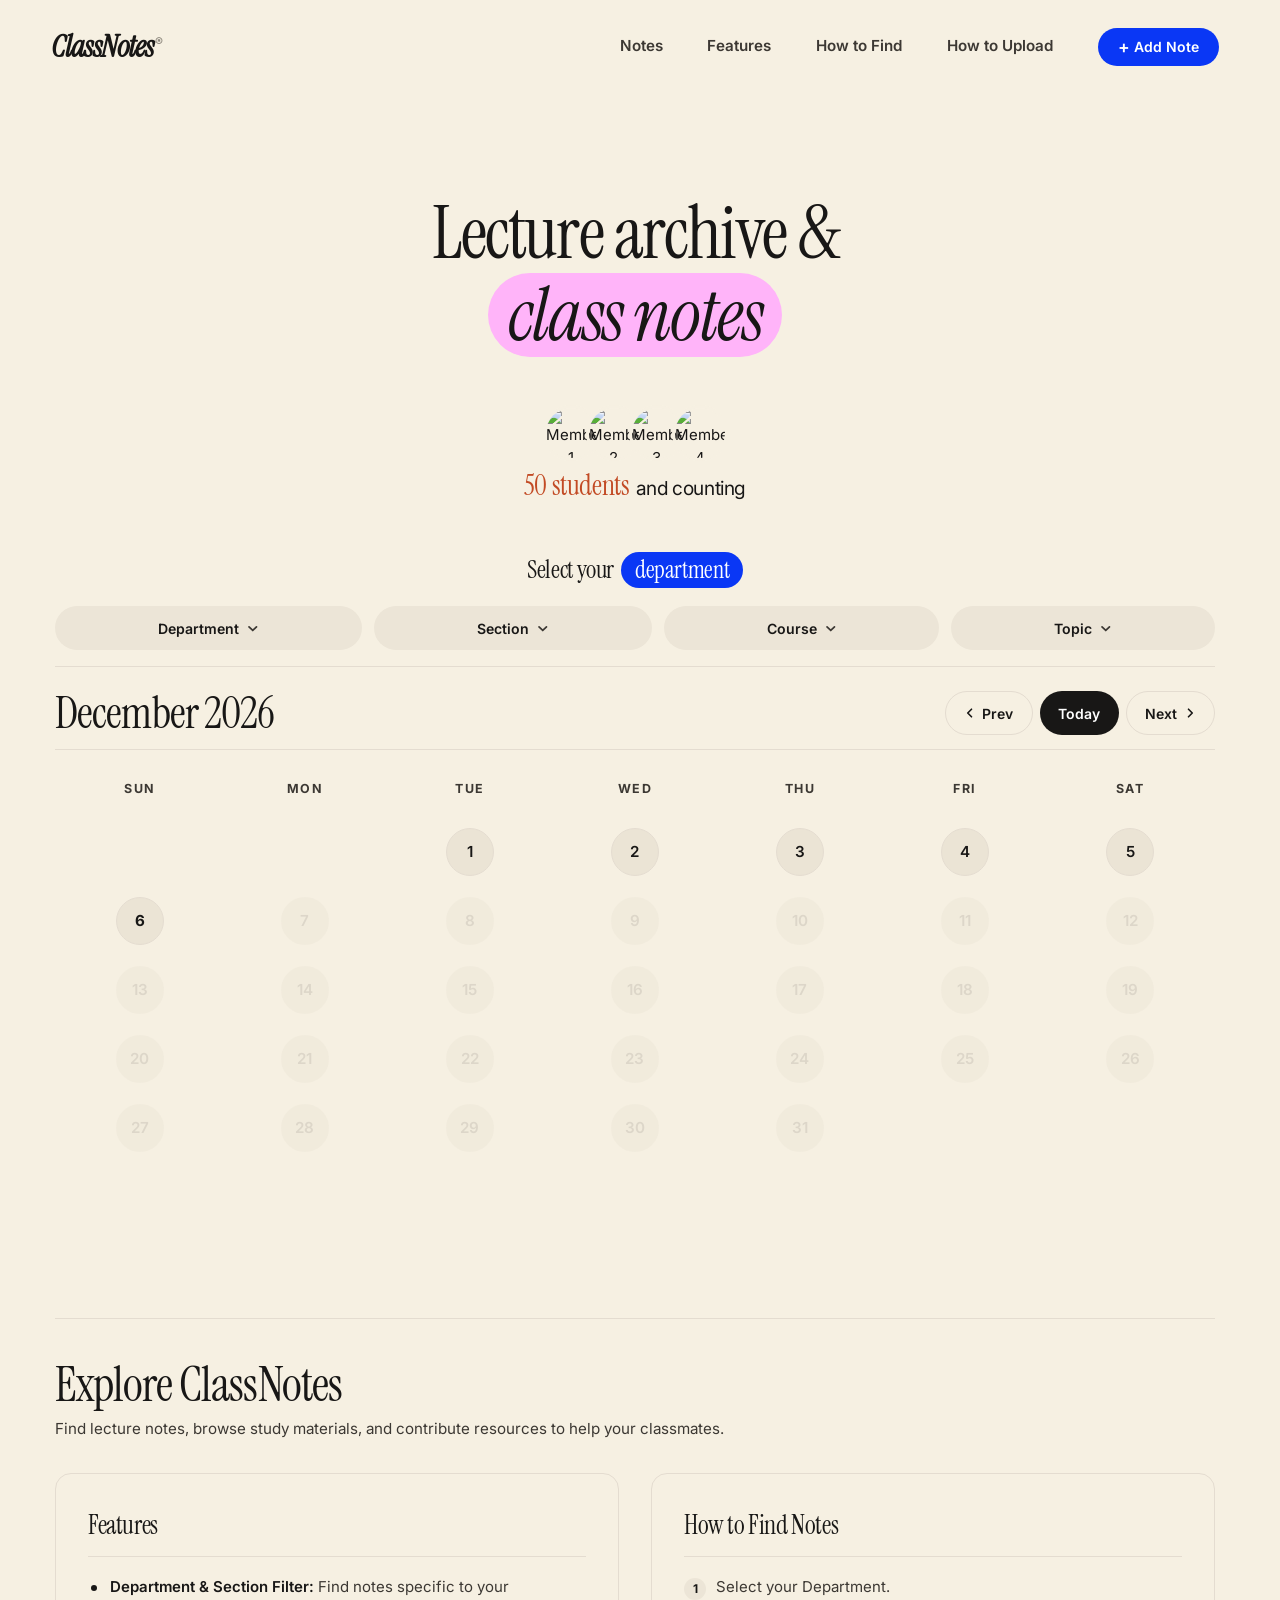
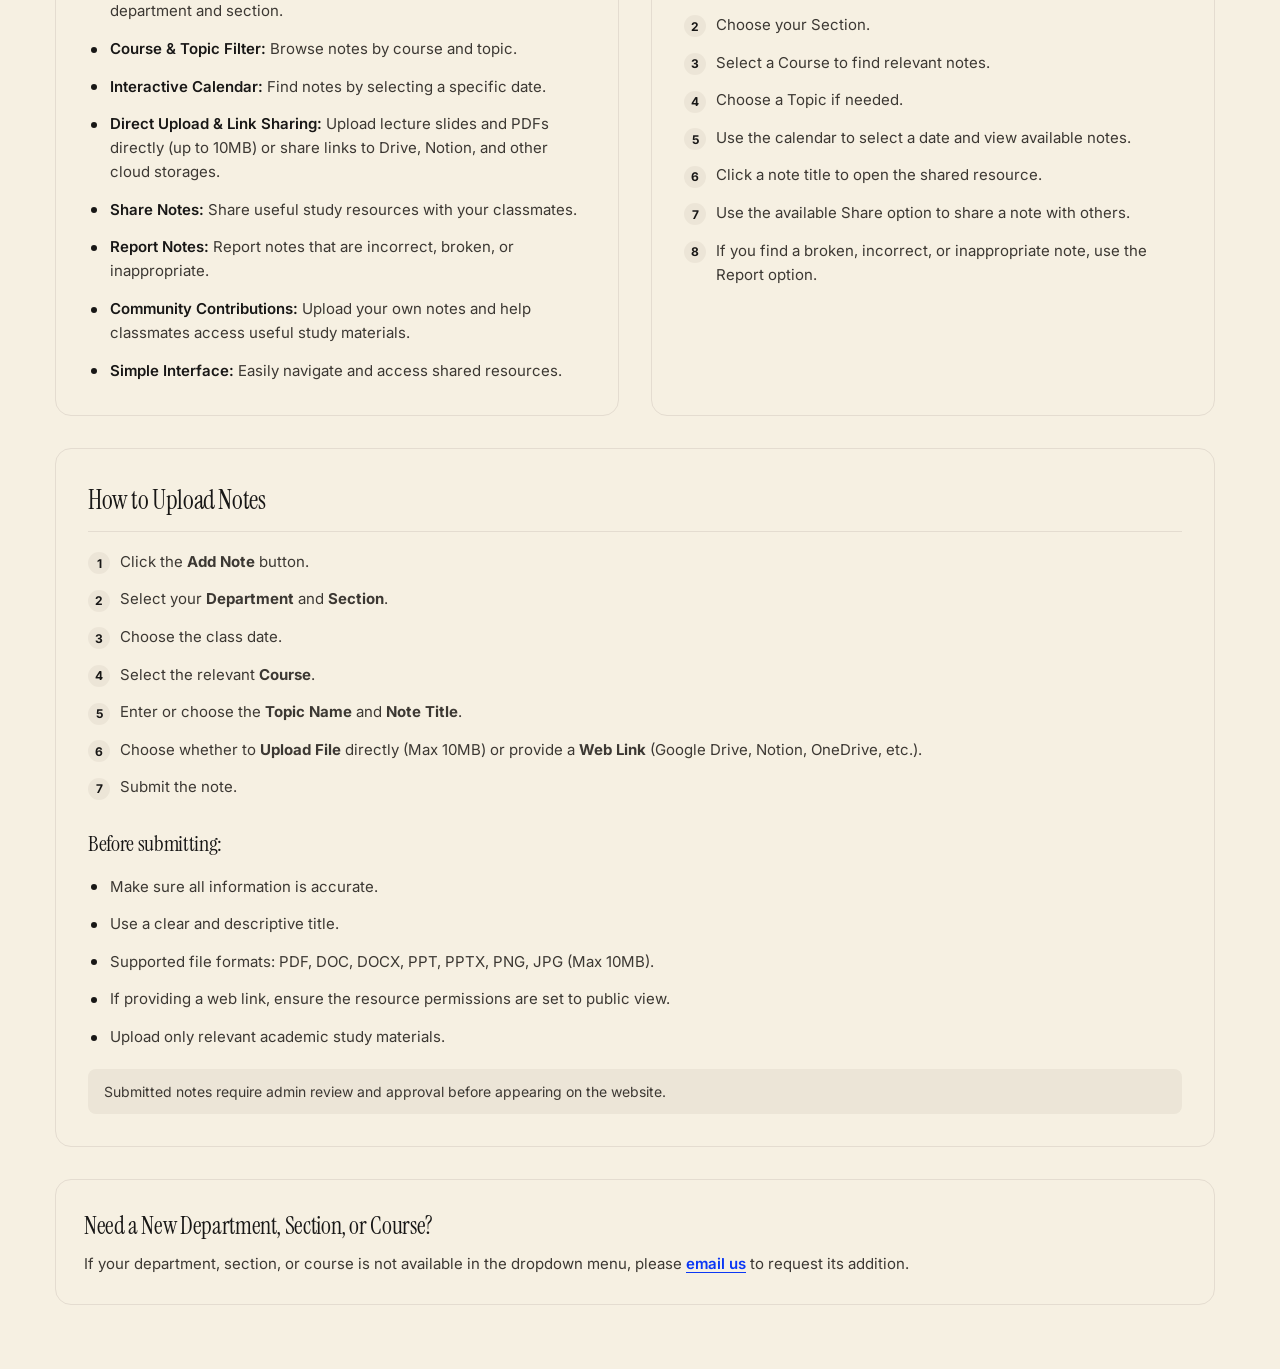
==== commit 18dd9e61: "new search and file name change hoye file upload" ====
--- a/index.html
+++ b/index.html
@@ -7,8 +7,6 @@
   <meta name="description" content="Find class notes and academic resources organized by department, section, course and date.">
   <link rel="preconnect" href="https://fonts.googleapis.com">
   <link rel="preconnect" href="https://fonts.gstatic.com" crossorigin>
-  <!-- Font Preload -->
-  <link rel="preload" as="style" href="https://fonts.googleapis.com/css2?family=Instrument+Serif:ital@0;1&family=Inter:wght@400;500;600;700&display=swap">
   <link rel="stylesheet" href="https://fonts.googleapis.com/css2?family=Instrument+Serif:ital@0;1&family=Inter:wght@400;500;600;700&display=swap">
   <link rel="stylesheet" href="style.css">
 </head>
@@ -46,10 +44,9 @@
 
   <div class="shell">
     <!-- Hero Section -->
-    
     <section class="hero">
       <h2 class="hero-title">Lecture archive &amp;<br><span class="badge">class notes</span></h2>
-      
+
       <!-- Social Proof -->
       <div class="hero-members">
         <div class="avatar-stack">
@@ -244,7 +241,7 @@
           <li class="docs-step-item">Select your <strong>Department</strong> and <strong>Section</strong>.</li>
           <li class="docs-step-item">Choose the class date.</li>
           <li class="docs-step-item">Select the relevant <strong>Course</strong>.</li>
-          <li class="docs-step-item">Enter the <strong>Topic Name</strong> and <strong>Note Title</strong>.</li>
+          <li class="docs-step-item">Enter or choose the <strong>Topic Name</strong> and <strong>Note Title</strong>.</li>
           <li class="docs-step-item">Choose whether to <strong>Upload File</strong> directly (Max 10MB) or provide a <strong>Web Link</strong> (Google Drive, Notion, OneDrive, etc.).</li>
           <li class="docs-step-item">Submit the note.</li>
         </ol>
@@ -347,9 +344,17 @@
             </div>
           </div>
 
-          <div class="field">
+          <div class="field" id="field-topic">
             <label for="input-topic">Topic:</label>
-            <input type="text" id="input-topic" placeholder="e.g. Graph Traversal Algorithms" required>
+            <div class="topic-input-wrapper">
+              <input type="text" id="input-topic" name="topic" placeholder="e.g. Graph Traversal Algorithms" autocomplete="off" required>
+              <button type="button" class="topic-input-arrow" id="topic-dropdown-trigger" aria-label="Toggle suggestions" tabindex="-1">
+                <svg width="11.5" height="7" viewBox="0 0 12 8" fill="none" aria-hidden="true">
+                  <path d="M1.75 2.25L6 6.25L10.25 2.25" stroke="currentColor" stroke-width="2.0" stroke-linecap="round" stroke-linejoin="round"/>
+                </svg>
+              </button>
+              <div class="nav-filter-menu" id="form-topic-menu" hidden role="listbox"></div>
+            </div>
           </div>
 
           <div class="field">
@@ -384,7 +389,7 @@
             <label for="input-file">Lecture File / Document:</label>
             <div class="file-dropzone" id="file-dropzone">
               <input type="file" id="input-file" class="file-input-hidden" accept=".pdf,.doc,.docx,.ppt,.pptx,.png,.jpg,.jpeg">
-              
+
               <div class="file-dropzone-content" id="file-dropzone-content">
                 <svg class="file-upload-icon" viewBox="0 0 24 24" fill="none" stroke="currentColor" stroke-width="1.8" stroke-linecap="round" stroke-linejoin="round" aria-hidden="true">
                   <path d="M21 15v4a2 2 0 0 1-2 2H5a2 2 0 0 1-2-2v-4"></path>
--- a/style.css
+++ b/style.css
@@ -71,7 +71,7 @@
   font-size: 15px;
   line-height: 1.5;
   min-height: 100vh;
-  padding-bottom: 4rem; 
+  padding-bottom: 4rem;
 }
 
 body.sheet-open {
@@ -91,6 +91,15 @@
   width: 100%;
   margin: 0 auto;
   padding: 0 clamp(1rem, 3.5vw, 2.5rem);
+}
+
+/* Hidden Utility & Honeypot */
+.bot-field,
+.clipboard-hidden {
+  position: absolute;
+  left: -9999px;
+  opacity: 0;
+  pointer-events: none;
 }
 
 /* Preloader */
@@ -251,13 +260,10 @@
 
 .calendar-cell-btn.skeleton-btn {
   border: 1px solid var(--border-subtle);
-  pointer-events: none;
   cursor: default;
 }
 
 .course-card.skeleton-card {
-  pointer-events: none;
-  user-select: none;
   cursor: default;
 }
 
@@ -290,7 +296,6 @@
 
 .auto-slide-text {
   display: inline-block;
-  white-space: nowrap;
 }
 
 .auto-slide-container.is-overflowing .auto-slide-text {
@@ -411,6 +416,53 @@
 
 .field input:focus {
   background-color: var(--bg-hover);
+}
+
+/* Editable Topic Input */
+.topic-input-wrapper {
+  position: relative;
+  width: 100%;
+}
+
+.topic-input-wrapper input {
+  padding-right: 2.5rem;
+}
+
+.topic-input-arrow {
+  position: absolute;
+  right: 0.85rem;
+  top: 50%;
+  transform: translateY(-50%);
+  color: var(--text-muted);
+  cursor: pointer;
+  display: flex;
+  align-items: center;
+  justify-content: center;
+  padding: 0.25rem;
+}
+
+.topic-input-arrow svg {
+  transition: transform 0.15s ease;
+}
+
+.topic-input-wrapper.is-open .topic-input-arrow svg {
+  transform: rotate(180deg);
+}
+
+.topic-input-wrapper .nav-filter-menu {
+  position: absolute;
+  top: calc(100% + 5px);
+  left: 0;
+  width: 100%;
+  min-width: 100%;
+  max-width: 100%;
+  z-index: 150;
+  padding: 0.35rem 0.25rem;
+  box-shadow: 0 6px 18px rgba(0, 0, 0, 0.22);
+}
+
+.topic-input-wrapper .nav-filter-menu .nav-filter-menu-list {
+  max-height: 140px;
 }
 
 /* Resource Toggle */
@@ -805,7 +857,6 @@
   background-color: var(--bg-subtle);
   border-radius: var(--radius-full);
   padding: 0.78rem clamp(0.5rem, 1.2vw, 1.25rem);
-  min-height: 44px;
   color: var(--text-main);
   font-size: clamp(0.78rem, 1.1vw, 0.9rem);
   font-weight: 600;
@@ -813,6 +864,10 @@
   user-select: none;
   width: 100%;
   transition: background-color 0.15s ease;
+}
+
+.nav-filters .nav-filter-trigger {
+  min-height: 44px;
 }
 
 .nav-filter-trigger:hover,
@@ -824,17 +879,10 @@
 .nav-filter-text {
   overflow: hidden;
   white-space: nowrap;
-  pointer-events: none;
   min-width: 0;
 }
 
-.nav-filter-text-inner {
-  display: inline-block;
-  white-space: nowrap;
-}
-
 .nav-filter-arrow {
-  pointer-events: none;
   flex-shrink: 0;
   color: var(--text-muted);
   transition: transform 0.15s ease;
@@ -850,15 +898,16 @@
   top: calc(100% + 9px);
   left: 0;
   width: 100%;
-  min-width: 215px;
+  min-width: 220px;
   max-width: min(420px, calc(100vw - 2rem));
   background-color: var(--dropdown-bg);
   color: var(--dropdown-text);
   border-radius: var(--dropdown-radius);
-  padding: 0.5rem 0.3rem;
+  padding: 0.45rem 0.3rem;
   z-index: 450;
   box-shadow: var(--dropdown-shadow);
   animation: popoverFadeIn 0.14s ease-out forwards;
+  user-select: none;
 }
 
 @keyframes popoverFadeIn {
@@ -872,7 +921,7 @@
   }
 }
 
-.nav-filter-menu::before {
+.nav-filter-item > .nav-filter-menu::before {
   content: "";
   position: absolute;
   top: -5px;
@@ -886,8 +935,35 @@
   pointer-events: none;
 }
 
+/* Search Box */
+.nav-filter-search-box {
+  display: flex;
+  align-items: center;
+  gap: 0.5rem;
+  padding: 0.35rem 0.75rem 0.55rem;
+}
+
+.nav-filter-search-icon {
+  width: 14px;
+  height: 14px;
+  color: rgba(255, 255, 255, 0.4);
+  flex-shrink: 0;
+}
+
+.nav-filter-search-input {
+  width: 100%;
+  color: #FFFFFF;
+  font-size: 0.8125rem;
+  line-height: 1.3;
+  padding: 0;
+}
+
+.nav-filter-search-input::placeholder {
+  color: rgba(255, 255, 255, 0.38);
+}
+
 .nav-filter-menu-list {
-  max-height: 250px;
+  max-height: 240px;
   overflow-y: auto;
   overflow-x: hidden;
   padding: 0.1rem 0.15rem;
@@ -921,7 +997,6 @@
   line-height: 1.4;
   text-align: left;
   transition: background-color 0.1s ease;
-  user-select: none;
 }
 
 .nav-filter-option-text {
@@ -930,7 +1005,6 @@
   overflow: hidden;
   text-overflow: ellipsis;
   white-space: nowrap;
-  text-align: left;
 }
 
 .nav-filter-option:hover {
@@ -944,11 +1018,10 @@
 }
 
 .nav-filter-empty {
-  padding: 0.85rem 1rem;
-  color: rgba(255, 255, 255, 0.5);
+  padding: 0.75rem 0.85rem;
+  color: rgba(255, 255, 255, 0.45);
   font-size: 0.82rem;
   text-align: left;
-  user-select: none;
 }
 
 /* Modal Form Dropdowns */
@@ -962,13 +1035,19 @@
   padding: 0.75rem 1rem;
   font-size: 0.9375rem;
   background-color: var(--bg-subtle);
-  min-height: auto;
 }
 
 .field .nav-filter-menu {
+  position: absolute;
   min-width: 100%;
   max-width: 100%;
-  top: calc(100% + 8px);
+  top: calc(100% + 6px);
+  z-index: 100;
+  max-height: 195px;
+}
+
+.field .nav-filter-menu .nav-filter-menu-list {
+  max-height: 145px;
 }
 
 /* Content Area */
@@ -1096,7 +1175,6 @@
   align-items: center;
   justify-content: center;
   background-color: var(--bg-pill);
-  border: 1px solid var(--border-subtle);
   font-weight: 600;
   font-size: 0.95rem;
   color: var(--text-main);
@@ -1105,7 +1183,11 @@
   transition: background-color 0.15s ease, border-color 0.15s ease;
 }
 
-.calendar-cell-btn:hover:not(:disabled) {
+.calendar-cell:not(.calendar-cell--disabled) .calendar-cell-btn {
+  border: 1px solid var(--border-subtle);
+}
+
+.calendar-cell:not(.calendar-cell--disabled) .calendar-cell-btn:hover:not(:disabled) {
   background-color: var(--bg-hover);
   border-color: var(--border-hover);
 }
@@ -1126,7 +1208,6 @@
 }
 
 .calendar-cell--disabled .calendar-cell-btn {
-  border-color: transparent;
   color: var(--text-disabled);
   opacity: 0.4;
   cursor: default;
@@ -1150,11 +1231,6 @@
   color: var(--text-main);
   line-height: 1.1;
   max-width: calc(100% - 100px);
-}
-
-.course-dates-title-inner {
-  display: inline-block;
-  white-space: nowrap;
 }
 
 .course-dates-count {
@@ -1515,7 +1591,7 @@
 }
 
 .modal-body-scroll {
-  padding-bottom: 1.5rem;
+  padding-bottom: 6rem;
 }
 
 .empty-state {
